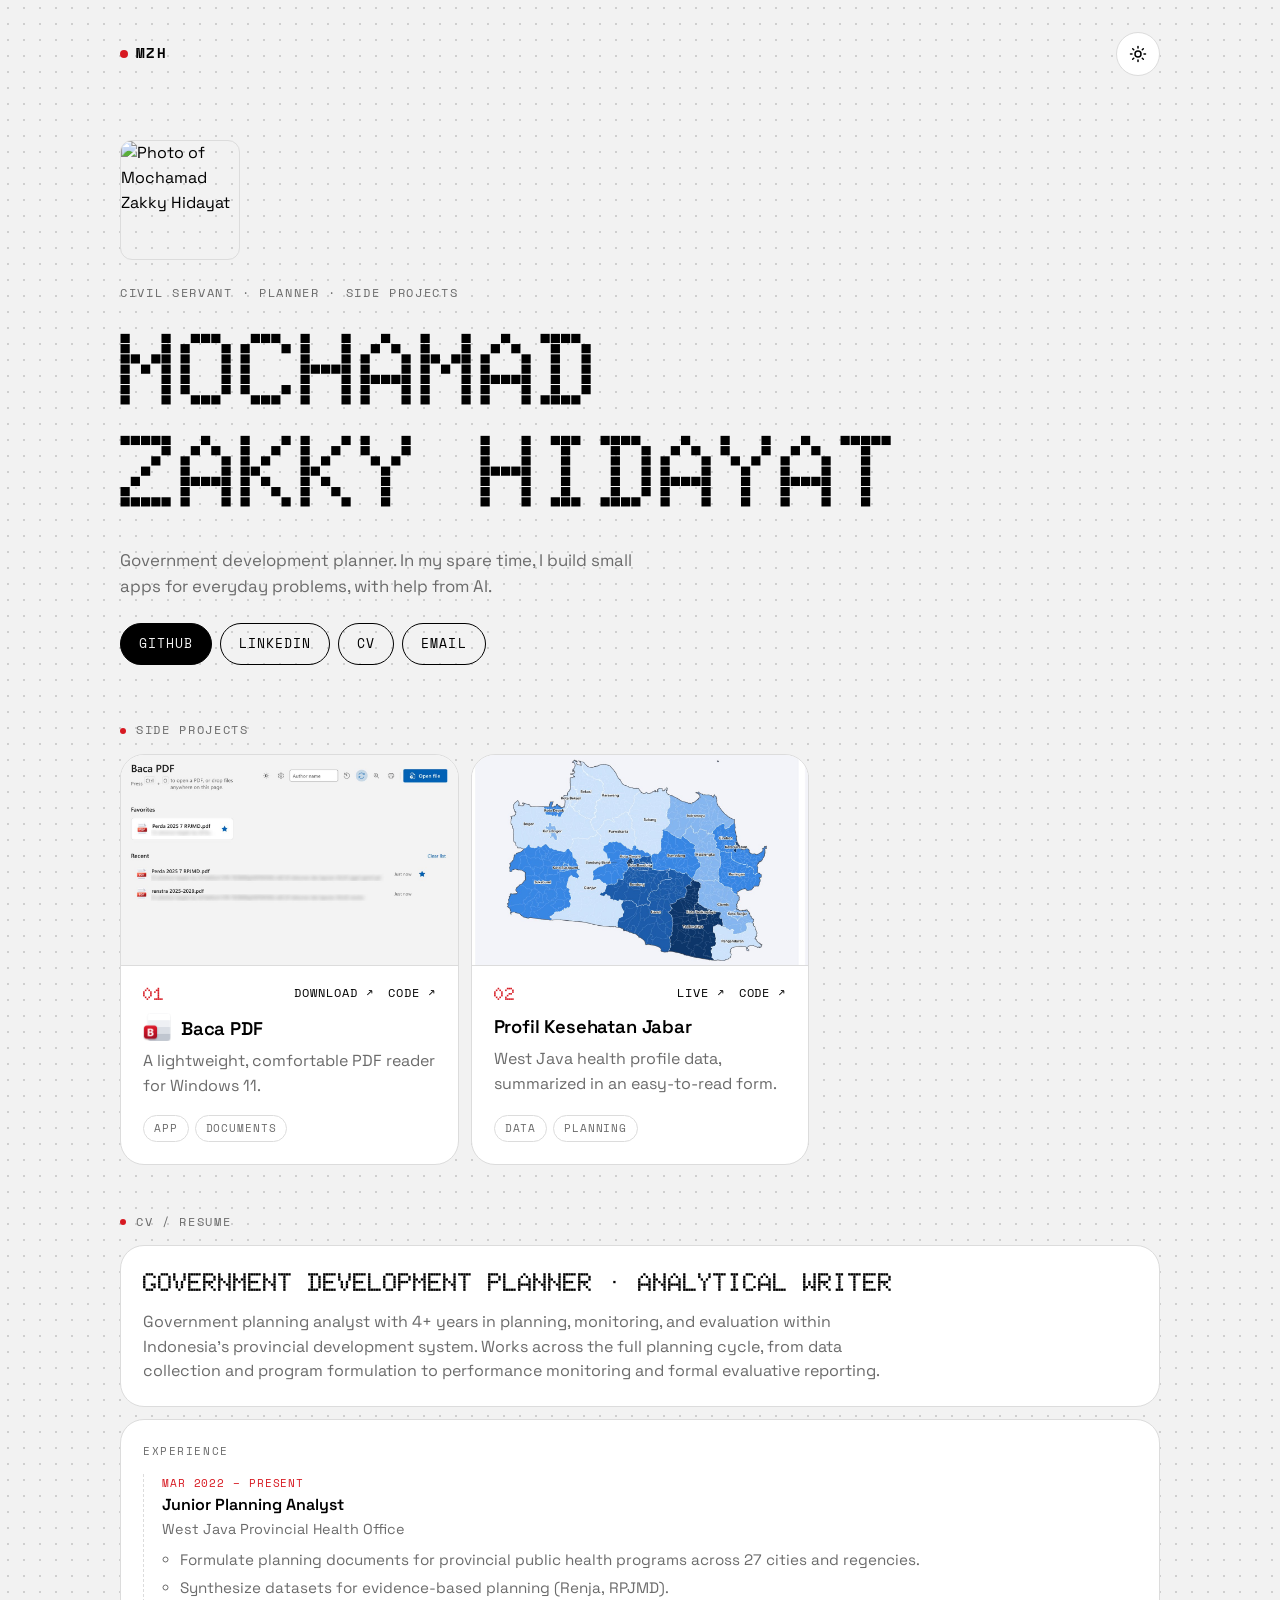
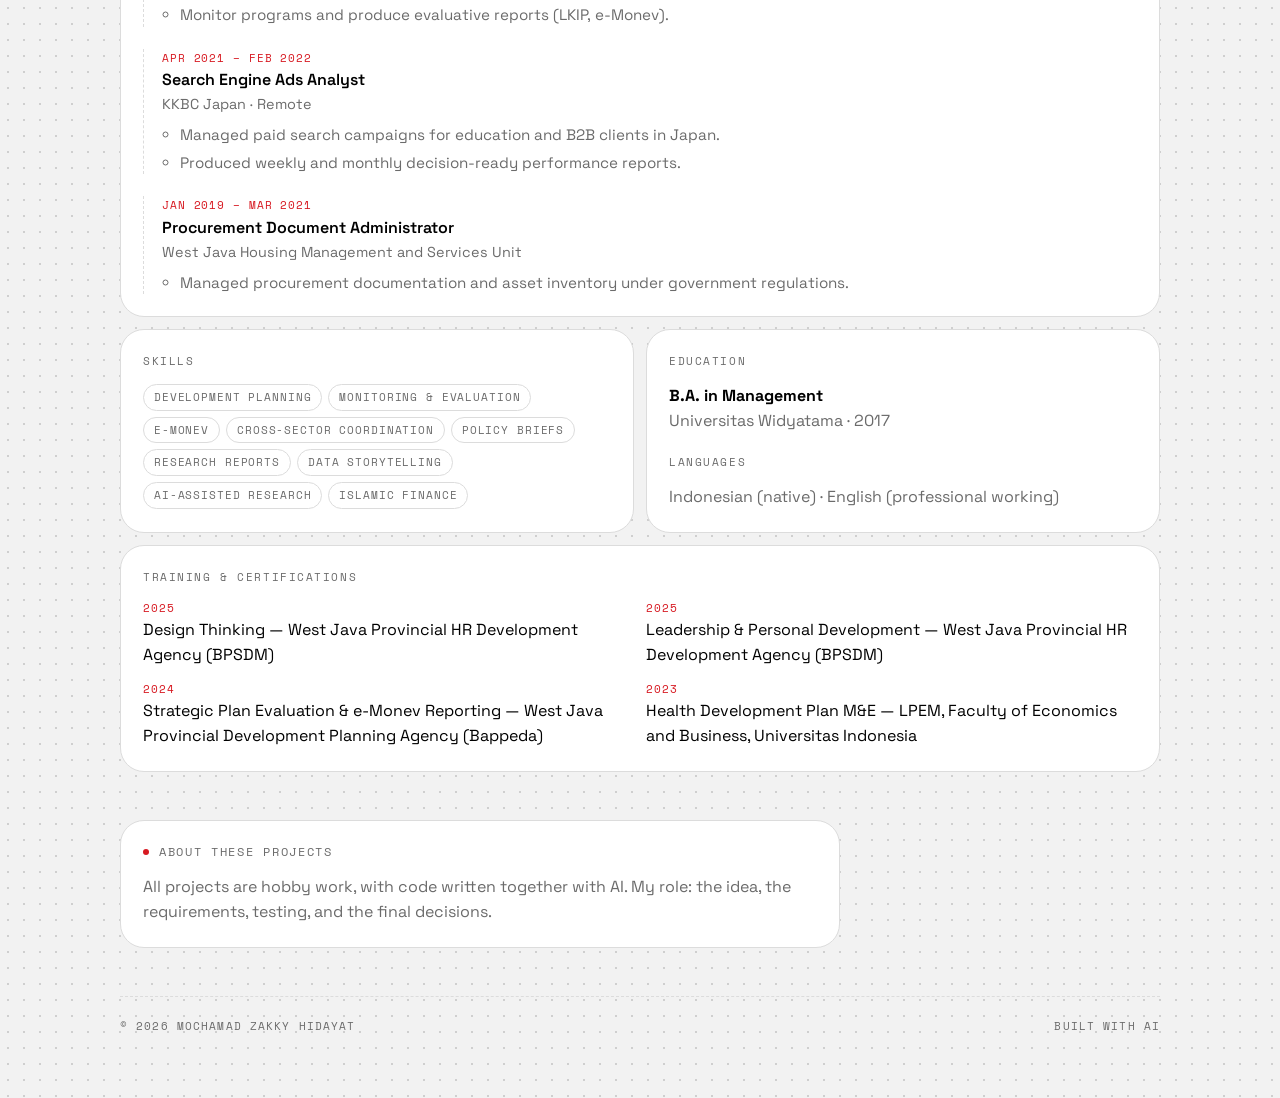
==== index.html @ 301e1c94 "Move site to repo root for GitHub Pages branch deploy Co-Authored-By: Claude Opus 5.5 <noreply@anthr" ====
<!doctype html>
<html lang="en">
<head>
  <meta charset="utf-8">
  <meta name="viewport" content="width=device-width, initial-scale=1">
  <title>Zakky Hidayat</title>
  <meta name="description" content="Side projects and notes from a government development planner.">
  <link rel="preconnect" href="https://fonts.googleapis.com">
  <link rel="preconnect" href="https://fonts.gstatic.com" crossorigin>
  <link href="https://fonts.googleapis.com/css2?family=Doto:wght@700;900&family=Space+Grotesk:wght@400;500;600&family=Space+Mono:wght@400;700&display=swap" rel="stylesheet">
  <link rel="stylesheet" href="assets/css/style.css">
  <script>
    try { const t = localStorage.getItem("theme"); if (t) document.documentElement.dataset.theme = t; } catch (e) {}
  </script>
</head>
<body>
  <div class="wrap">
    <nav class="top">
      <span class="mark"><i class="dot"></i>MZH</span>
      <button id="theme-toggle" class="icon-btn" aria-label="Toggle theme">
        <svg class="sun" viewBox="0 0 24 24" width="18" height="18" fill="none" stroke="currentColor" stroke-width="2" stroke-linecap="round"><circle cx="12" cy="12" r="4"/><path d="M12 2v2M12 20v2M4.9 4.9l1.4 1.4M17.7 17.7l1.4 1.4M2 12h2M20 12h2M4.9 19.1l1.4-1.4M17.7 6.3l1.4-1.4"/></svg>
        <svg class="moon" viewBox="0 0 24 24" width="18" height="18" fill="none" stroke="currentColor" stroke-width="2" stroke-linecap="round" stroke-linejoin="round"><path d="M21 12.8A9 9 0 1 1 11.2 3a7 7 0 0 0 9.8 9.8z"/></svg>
      </button>
    </nav>

    <header class="hero">
      <img class="avatar" src="assets/img/profile.jpg" alt="Photo of Mochamad Zakky Hidayat" width="120" height="120">
      <p class="eyebrow">Civil Servant · Planner · Side Projects</p>
      <h1>Mochamad<br>Zakky Hidayat</h1>
      <p class="lead">Government development planner. In my spare time, I build small apps for everyday problems, with help from AI.</p>
      <p class="links">
        <a href="https://github.com/zakkyhidayat">GitHub</a>
        <a href="https://www.linkedin.com/in/mochamad-zakky-hidayat-995593264/">LinkedIn</a>
        <a href="#cv">CV</a>
        <a href="mailto:zakkyhidayat@gmail.com">Email</a>
      </p>
    </header>

    <section>
      <h2>Side Projects</h2>
      <ul id="projects" class="projects"></ul>
    </section>

    <section id="cv" class="cv">
      <div class="cv-head">
        <h2>CV / Resume</h2>
      </div>

      <div class="cv-card cv-summary">
        <p class="cv-role">Government Development Planner · Analytical Writer</p>
        <p>Government planning analyst with 4+ years in planning, monitoring, and evaluation within Indonesia's provincial development system. Works across the full planning cycle, from data collection and program formulation to performance monitoring and formal evaluative reporting.</p>
      </div>

      <div class="cv-grid">
        <div class="cv-card cv-wide">
          <h4>Experience</h4>
          <ol class="timeline">
            <li>
              <span class="when">Mar 2022 – Present</span>
              <strong>Junior Planning Analyst</strong>
              <em>West Java Provincial Health Office</em>
              <ul>
                <li>Formulate planning documents for provincial public health programs across 27 cities and regencies.</li>
                <li>Synthesize datasets for evidence-based planning (Renja, RPJMD).</li>
                <li>Monitor programs and produce evaluative reports (LKIP, e-Monev).</li>
              </ul>
            </li>
            <li>
              <span class="when">Apr 2021 – Feb 2022</span>
              <strong>Search Engine Ads Analyst</strong>
              <em>KKBC Japan · Remote</em>
              <ul>
                <li>Managed paid search campaigns for education and B2B clients in Japan.</li>
                <li>Produced weekly and monthly decision-ready performance reports.</li>
              </ul>
            </li>
            <li>
              <span class="when">Jan 2019 – Mar 2021</span>
              <strong>Procurement Document Administrator</strong>
              <em>West Java Housing Management and Services Unit</em>
              <ul>
                <li>Managed procurement documentation and asset inventory under government regulations.</li>
              </ul>
            </li>
          </ol>
        </div>

        <div class="cv-card">
          <h4>Skills</h4>
          <div class="tags">
            <span>Development planning</span><span>Monitoring &amp; evaluation</span><span>e-Monev</span>
            <span>Cross-sector coordination</span><span>Policy briefs</span><span>Research reports</span>
            <span>Data storytelling</span><span>AI-assisted research</span><span>Islamic finance</span>
          </div>
        </div>

        <div class="cv-card">
          <h4>Education</h4>
          <p><strong>B.A. in Management</strong><br><span class="muted">Universitas Widyatama · 2017</span></p>
          <h4 class="mt">Languages</h4>
          <p class="muted">Indonesian (native) · English (professional working)</p>
        </div>

        <div class="cv-card cv-wide">
          <h4>Training &amp; Certifications</h4>
          <ul class="certs">
            <li><span class="when">2025</span>Design Thinking — West Java Provincial HR Development Agency (BPSDM)</li>
            <li><span class="when">2025</span>Leadership &amp; Personal Development — West Java Provincial HR Development Agency (BPSDM)</li>
            <li><span class="when">2024</span>Strategic Plan Evaluation &amp; e-Monev Reporting — West Java Provincial Development Planning Agency (Bappeda)</li>
            <li><span class="when">2023</span>Health Development Plan M&amp;E — LPEM, Faculty of Economics and Business, Universitas Indonesia</li>
          </ul>
        </div>
      </div>
    </section>

    <section class="note">
      <h2>About these projects</h2>
      <p>All projects are hobby work, with code written together with AI. My role: the idea, the requirements, testing, and the final decisions.</p>
    </section>

    <footer><span>© <span id="year"></span> Mochamad Zakky Hidayat</span><span>Built with AI</span></footer>
  </div>
  <script src="assets/js/projects.js"></script>
  <script src="assets/js/main.js"></script>
</body>
</html>
---- assets/css/style.css ----
/* Gaya terinspirasi Nothing OS: monokrom, dot-matrix, aksen merah, label mono. */
:root {
  --bg: #f2f2f2;
  --surface: #ffffff;
  --text: #000000;
  --muted: #6b6b6b;
  --border: #dcdcdc;
  --dot: #cfcfcf;
  --red: #d71921;
  color-scheme: light;
}
@media (prefers-color-scheme: dark) {
  :root:not([data-theme="light"]) {
    --bg: #000000; --surface: #111111; --text: #ffffff; --muted: #8a8a8a;
    --border: #262626; --dot: #222222; --red: #ff2d36; color-scheme: dark;
  }
}
:root[data-theme="dark"] {
  --bg: #000000; --surface: #111111; --text: #ffffff; --muted: #8a8a8a;
  --border: #262626; --dot: #222222; --red: #ff2d36; color-scheme: dark;
}

* { box-sizing: border-box; margin: 0; }
body {
  background-color: var(--bg);
  background-image: radial-gradient(var(--dot) 1px, transparent 1.2px);
  background-size: 16px 16px;
  color: var(--text);
  font-family: "Space Grotesk", system-ui, sans-serif;
  line-height: 1.55;
  -webkit-font-smoothing: antialiased;
}
a { color: inherit; text-decoration: none; }

.mono, .eyebrow, h2, .tags span, .project-links, .idx, footer, .links, .mark {
  font-family: "Space Mono", ui-monospace, monospace;
}

.wrap { max-width: 1120px; margin: 0 auto; padding: 24px 16px 48px; }
@media (min-width: 768px) { .wrap { padding: 32px 40px 64px; } }

.top { display: flex; justify-content: space-between; align-items: center; margin-bottom: 64px; }
.mark { display: flex; align-items: center; gap: 8px; font-weight: 700; font-size: .85rem; letter-spacing: .1em; }
.dot { width: 8px; height: 8px; border-radius: 50%; background: var(--red); display: inline-block; }
.icon-btn {
  display: grid; place-items: center; width: 44px; height: 44px;
  border: 1px solid var(--border); border-radius: 50%;
  background: var(--surface); color: var(--text); cursor: pointer;
}
.icon-btn:focus-visible, a:focus-visible { outline: 2px solid var(--red); outline-offset: 2px; }
.moon { display: none; }
:root[data-theme="dark"] .sun { display: none; }
:root[data-theme="dark"] .moon { display: block; }
@media (prefers-color-scheme: dark) {
  :root:not([data-theme="light"]) .sun { display: none; }
  :root:not([data-theme="light"]) .moon { display: block; }
}

.hero { margin-bottom: 56px; }
/* Ganti border-radius ke 50% untuk foto bulat */
.avatar { display: block; width: 120px; height: 120px; object-fit: cover; border: 1px solid var(--border); border-radius: 12px; margin-bottom: 24px; }
.eyebrow { font-size: .75rem; letter-spacing: .14em; text-transform: uppercase; color: var(--muted); margin-bottom: 16px; }
h1 {
  font-family: "Doto", "Space Mono", monospace;
  font-weight: 900; font-size: clamp(2.4rem, 8vw, 6.5rem);
  line-height: 1; letter-spacing: -.01em; text-transform: uppercase;
}
.lead { margin-top: 24px; font-size: 1.05rem; color: var(--muted); max-width: 48ch; }
.links { margin-top: 24px; display: flex; gap: 8px; flex-wrap: wrap; font-size: .8rem; text-transform: uppercase; letter-spacing: .08em; }
.links a {
  padding: 10px 18px; border-radius: 999px;
  border: 1px solid var(--text); transition: background .15s, color .15s;
}
.links a:first-child { background: var(--text); color: var(--bg); }
.links a:hover { background: var(--red); border-color: var(--red); color: #fff; }

section { margin-bottom: 48px; }
h2 {
  font-size: .75rem; font-weight: 400; text-transform: uppercase;
  letter-spacing: .14em; color: var(--muted); margin-bottom: 14px;
  display: flex; align-items: center; gap: 10px;
}
h2::before { content: ""; width: 6px; height: 6px; border-radius: 50%; background: var(--red); }

.projects {
  list-style: none; padding: 0; display: grid; gap: 12px;
  grid-template-columns: repeat(auto-fill, minmax(min(100%, 320px), 1fr));
}
.project {
  display: flex; flex-direction: column; overflow: hidden;
  background: var(--surface); border: 1px solid var(--border); border-radius: 24px;
}
.media { aspect-ratio: 16 / 10; border-bottom: 1px solid var(--border); }
.media img { width: 100%; height: 100%; object-fit: cover; display: block; }
.placeholder {
  height: 100%; display: grid; place-content: center; justify-items: center; gap: 6px;
  background-color: var(--bg);
  background-image: radial-gradient(var(--dot) 1.5px, transparent 1.7px);
  background-size: 10px 10px;
}
.placeholder span { font-family: "Doto", monospace; font-weight: 900; font-size: 3.5rem; line-height: 1; }
.placeholder small { font-family: "Space Mono", monospace; font-size: .65rem; letter-spacing: .14em; color: var(--muted); }
.body { padding: 18px 22px 22px; display: flex; flex-direction: column; flex: 1; }
.idx { font-family: "Doto", monospace; font-weight: 900; font-size: 1.1rem; color: var(--red); line-height: 1; }
.project-head { display: flex; justify-content: space-between; align-items: center; gap: 12px; margin-bottom: 10px; }
h3 { font-size: 1.15rem; font-weight: 600; letter-spacing: -.01em; }
.project-links { display: flex; gap: 14px; font-size: .75rem; letter-spacing: .08em; }
.project-links a:hover { color: var(--red); }
.app-icon { width: 28px; height: 28px; vertical-align: -6px; margin-right: 10px; }
.project p { margin-top: 6px; color: var(--muted); }
.tags { margin-top: auto; padding-top: 16px; display: flex; flex-wrap: wrap; gap: 6px; }
.tags span {
  font-size: .68rem; text-transform: uppercase; letter-spacing: .08em;
  padding: 4px 10px; border-radius: 999px; border: 1px solid var(--border); color: var(--muted);
}

.note {
  max-width: 720px;
  background: var(--surface); border: 1px solid var(--border);
  border-radius: 24px; padding: 22px;
}
.note p { color: var(--muted); }

footer {
  display: flex; justify-content: space-between; flex-wrap: wrap; gap: 8px;
  padding-top: 20px; border-top: 1px dashed var(--border);
  font-size: .7rem; text-transform: uppercase; letter-spacing: .1em; color: var(--muted);
}

/* CV */
.cv-head { display: flex; justify-content: space-between; align-items: center; gap: 12px; flex-wrap: wrap; margin-bottom: 14px; }
.cv-head h2 { margin-bottom: 0; }
.cv-card { background: var(--surface); border: 1px solid var(--border); border-radius: 24px; padding: 22px; }
.cv-summary { margin-bottom: 12px; }
.cv-summary p:last-child { color: var(--muted); max-width: 75ch; }
.cv-role { font-family: "Doto", monospace; font-weight: 900; font-size: clamp(1.2rem, 3vw, 1.6rem); text-transform: uppercase; line-height: 1.15; margin-bottom: 12px; }
.cv-grid { display: grid; gap: 12px; }
@media (min-width: 768px) {
  .cv-grid { grid-template-columns: 1fr 1fr; }
  .cv-wide { grid-column: 1 / -1; }
}
h4 {
  font-family: "Space Mono", monospace; font-size: .7rem; font-weight: 400;
  text-transform: uppercase; letter-spacing: .14em; color: var(--muted); margin-bottom: 14px;
}
h4.mt { margin-top: 20px; }
.muted { color: var(--muted); }
.when {
  display: block; font-family: "Space Mono", monospace; font-size: .7rem;
  letter-spacing: .08em; text-transform: uppercase; color: var(--red); margin-bottom: 2px;
}
.timeline { list-style: none; padding: 0; display: grid; gap: 22px; }
.timeline > li { padding-left: 18px; border-left: 1px dashed var(--border); }
.timeline strong { display: block; font-weight: 600; }
.timeline em { display: block; font-style: normal; color: var(--muted); font-size: .9rem; }
.timeline ul { margin-top: 8px; padding-left: 18px; color: var(--muted); font-size: .95rem; }
.timeline ul li + li { margin-top: 4px; }
.cv-card .tags { padding-top: 0; }
.certs { list-style: none; padding: 0; display: grid; gap: 12px; }
@media (min-width: 768px) { .certs { grid-template-columns: 1fr 1fr; } }
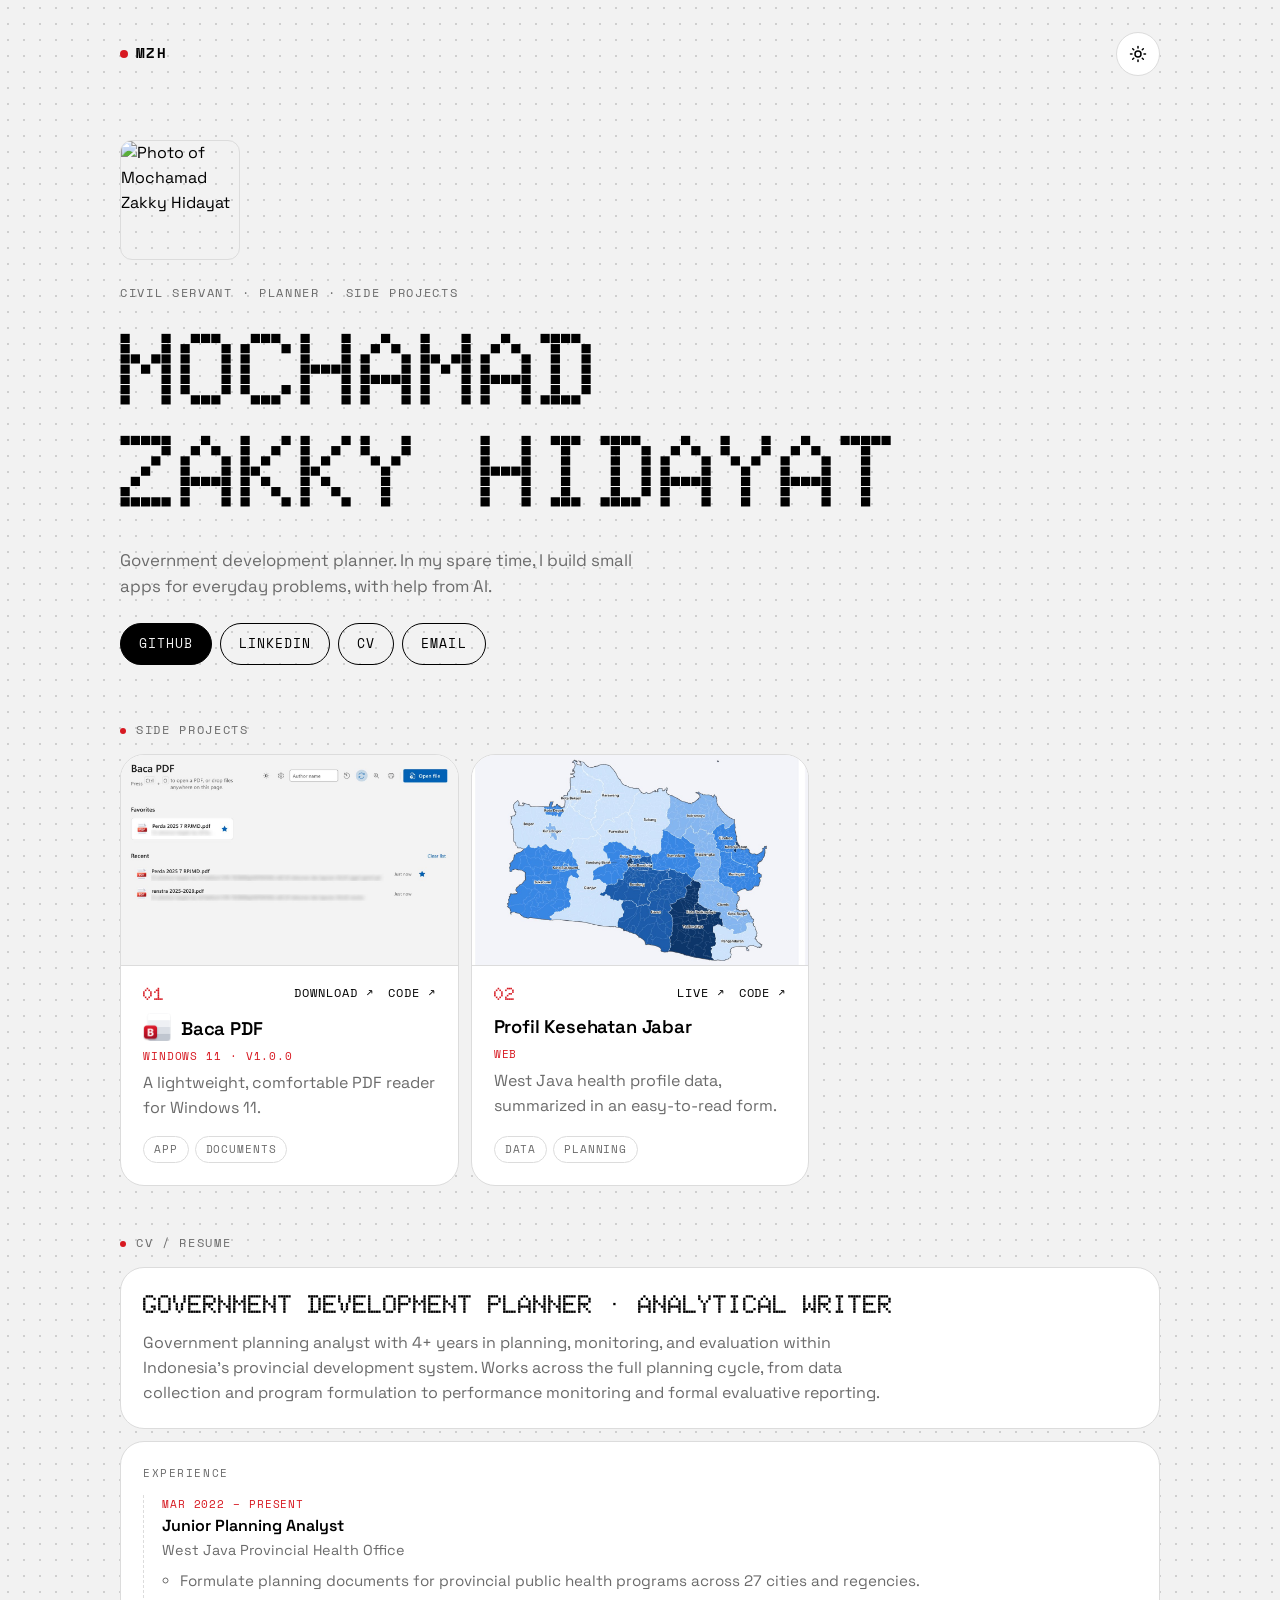
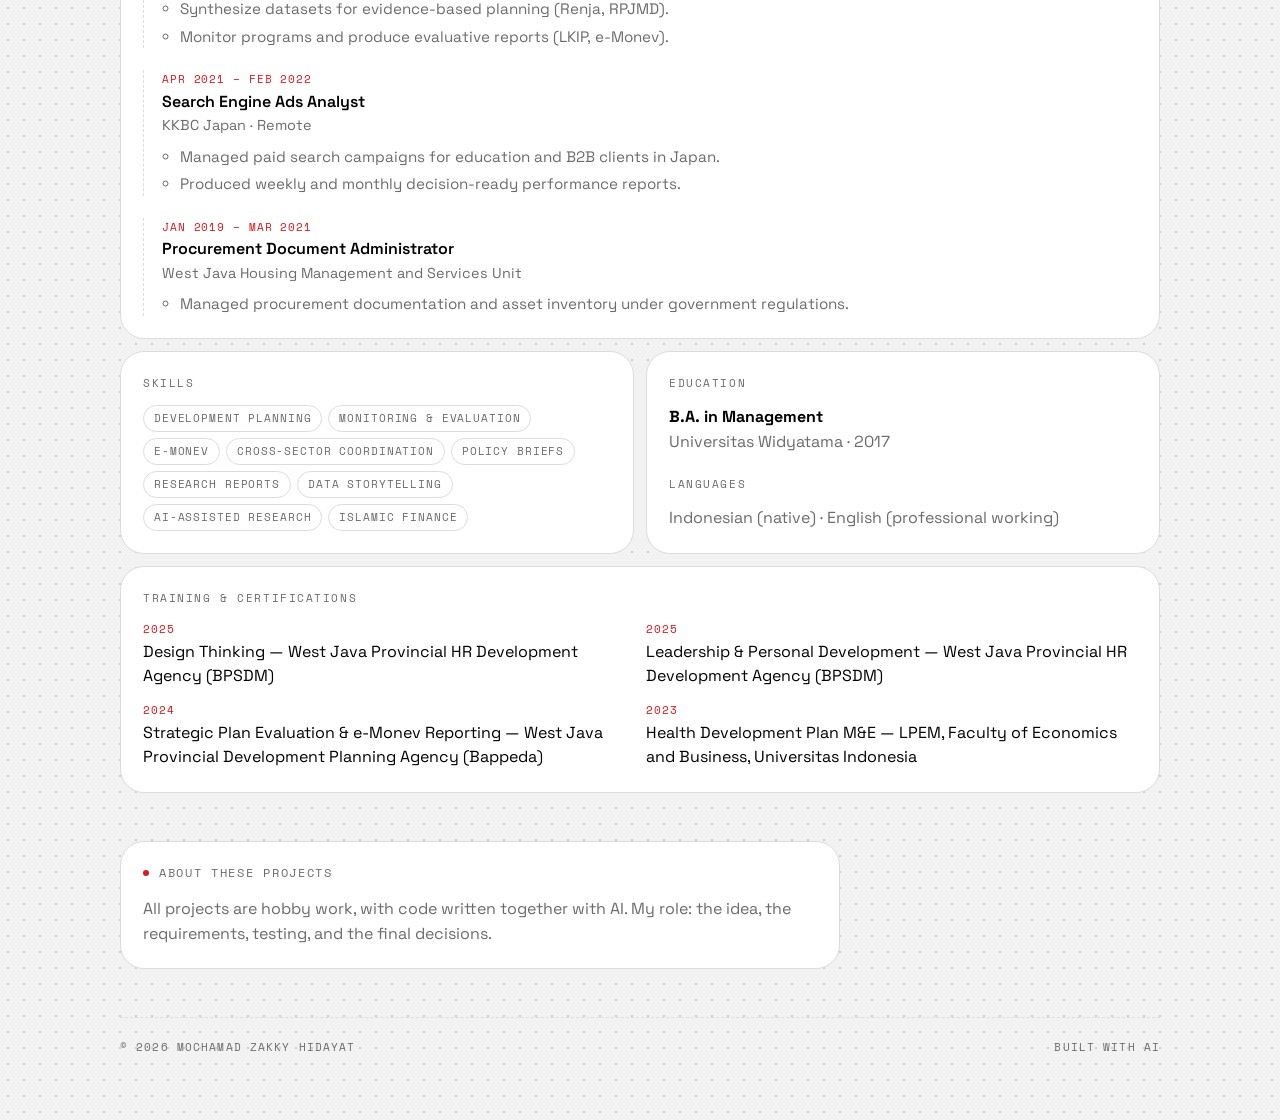
==== commit f84d846a: "Add Open Graph tags, favicon, platform/version meta, and optional why/Now fields Co-Authored-By: Cla" ====
--- a/index.html
+++ b/index.html
@@ -4,7 +4,16 @@
   <meta charset="utf-8">
   <meta name="viewport" content="width=device-width, initial-scale=1">
   <title>Zakky Hidayat</title>
-  <meta name="description" content="Side projects and notes from a government development planner.">
+  <meta name="description" content="Side projects and resume of a government development planner.">
+  <link rel="icon" href="assets/img/favicon.svg" type="image/svg+xml">
+  <meta property="og:type" content="website">
+  <meta property="og:url" content="https://zakkyhidayat.github.io/">
+  <meta property="og:title" content="Mochamad Zakky Hidayat">
+  <meta property="og:description" content="Side projects and resume of a government development planner.">
+  <meta property="og:image" content="https://zakkyhidayat.github.io/assets/img/og.jpg">
+  <meta property="og:image:width" content="1200">
+  <meta property="og:image:height" content="630">
+  <meta name="twitter:card" content="summary_large_image">
   <link rel="preconnect" href="https://fonts.googleapis.com">
   <link rel="preconnect" href="https://fonts.gstatic.com" crossorigin>
   <link href="https://fonts.googleapis.com/css2?family=Doto:wght@700;900&family=Space+Grotesk:wght@400;500;600&family=Space+Mono:wght@400;700&display=swap" rel="stylesheet">
@@ -35,6 +44,11 @@
         <a href="mailto:zakkyhidayat@gmail.com">Email</a>
       </p>
     </header>
+
+    <section id="now" class="note now" hidden>
+      <h2>Now</h2>
+      <ul id="now-list" class="now-list"></ul>
+    </section>
 
     <section>
       <h2>Side Projects</h2>
--- a/assets/css/style.css
+++ b/assets/css/style.css
@@ -108,6 +108,9 @@
 .project-links a:hover { color: var(--red); }
 .app-icon { width: 28px; height: 28px; vertical-align: -6px; margin-right: 10px; }
 .project p { margin-top: 6px; color: var(--muted); }
+.project .meta { font-family: "Space Mono", monospace; font-size: .7rem; text-transform: uppercase; letter-spacing: .08em; color: var(--red); margin-top: 4px; }
+.project .meta:empty { display: none; }
+.project .why { font-style: italic; }
 .tags { margin-top: auto; padding-top: 16px; display: flex; flex-wrap: wrap; gap: 6px; }
 .tags span {
   font-size: .68rem; text-transform: uppercase; letter-spacing: .08em;
@@ -120,6 +123,8 @@
   border-radius: 24px; padding: 22px;
 }
 .note p { color: var(--muted); }
+.now-list { color: var(--muted); padding-left: 18px; }
+.now-list li + li { margin-top: 4px; }
 
 footer {
   display: flex; justify-content: space-between; flex-wrap: wrap; gap: 8px;
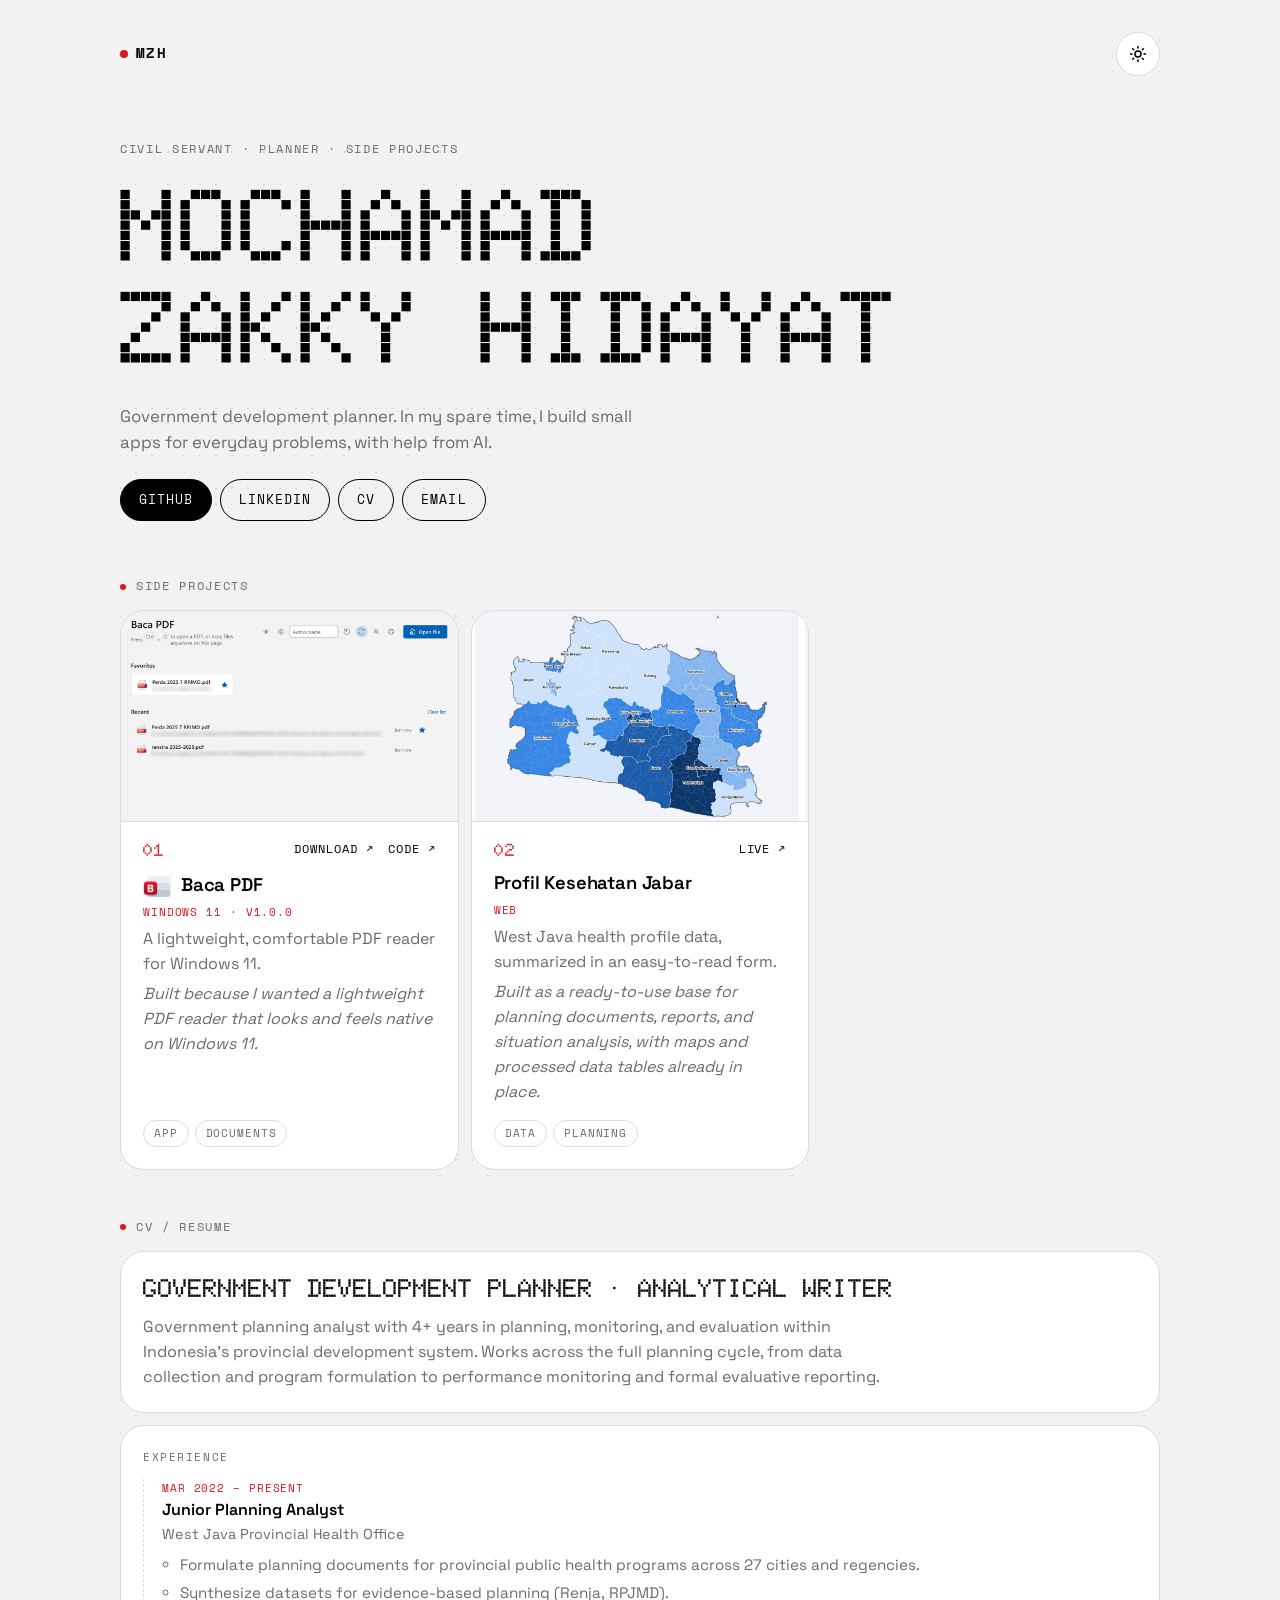
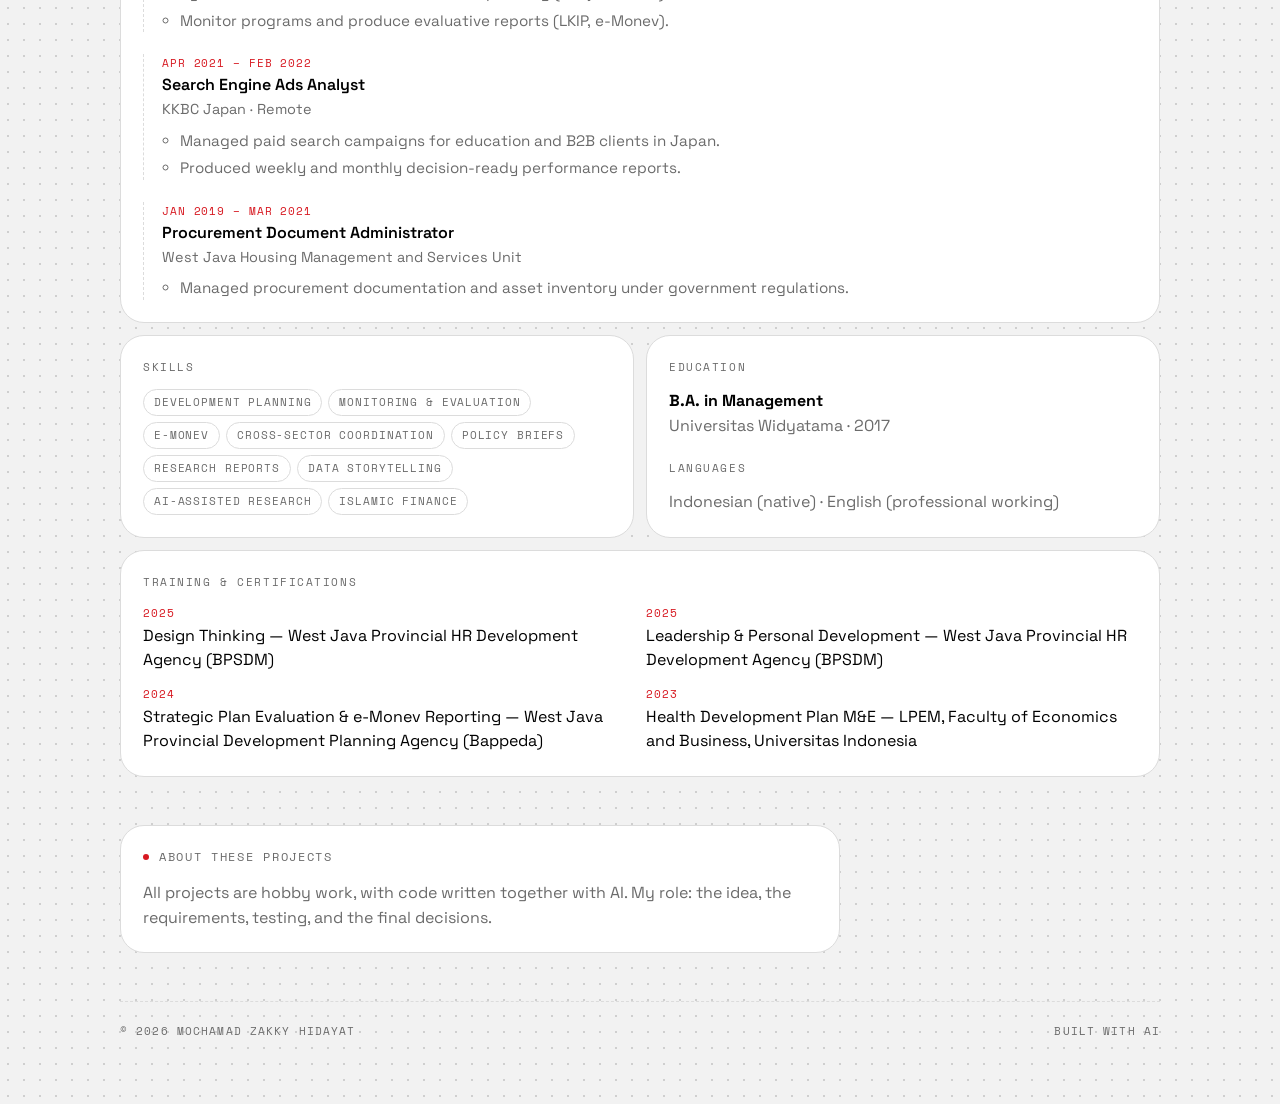
==== commit 63d4f6b5: "Remove profile photo from site and link preview image Co-Authored-By: Claude Opus 5.5 <noreply@anthr" ====
--- a/index.html
+++ b/index.html
@@ -33,7 +33,6 @@
     </nav>
 
     <header class="hero">
-      <img class="avatar" src="assets/img/profile.jpg" alt="Photo of Mochamad Zakky Hidayat" width="120" height="120">
       <p class="eyebrow">Civil Servant · Planner · Side Projects</p>
       <h1>Mochamad<br>Zakky Hidayat</h1>
       <p class="lead">Government development planner. In my spare time, I build small apps for everyday problems, with help from AI.</p>
--- a/assets/css/style.css
+++ b/assets/css/style.css
@@ -57,8 +57,6 @@
 }
 
 .hero { margin-bottom: 56px; }
-/* Ganti border-radius ke 50% untuk foto bulat */
-.avatar { display: block; width: 120px; height: 120px; object-fit: cover; border: 1px solid var(--border); border-radius: 12px; margin-bottom: 24px; }
 .eyebrow { font-size: .75rem; letter-spacing: .14em; text-transform: uppercase; color: var(--muted); margin-bottom: 16px; }
 h1 {
   font-family: "Doto", "Space Mono", monospace;
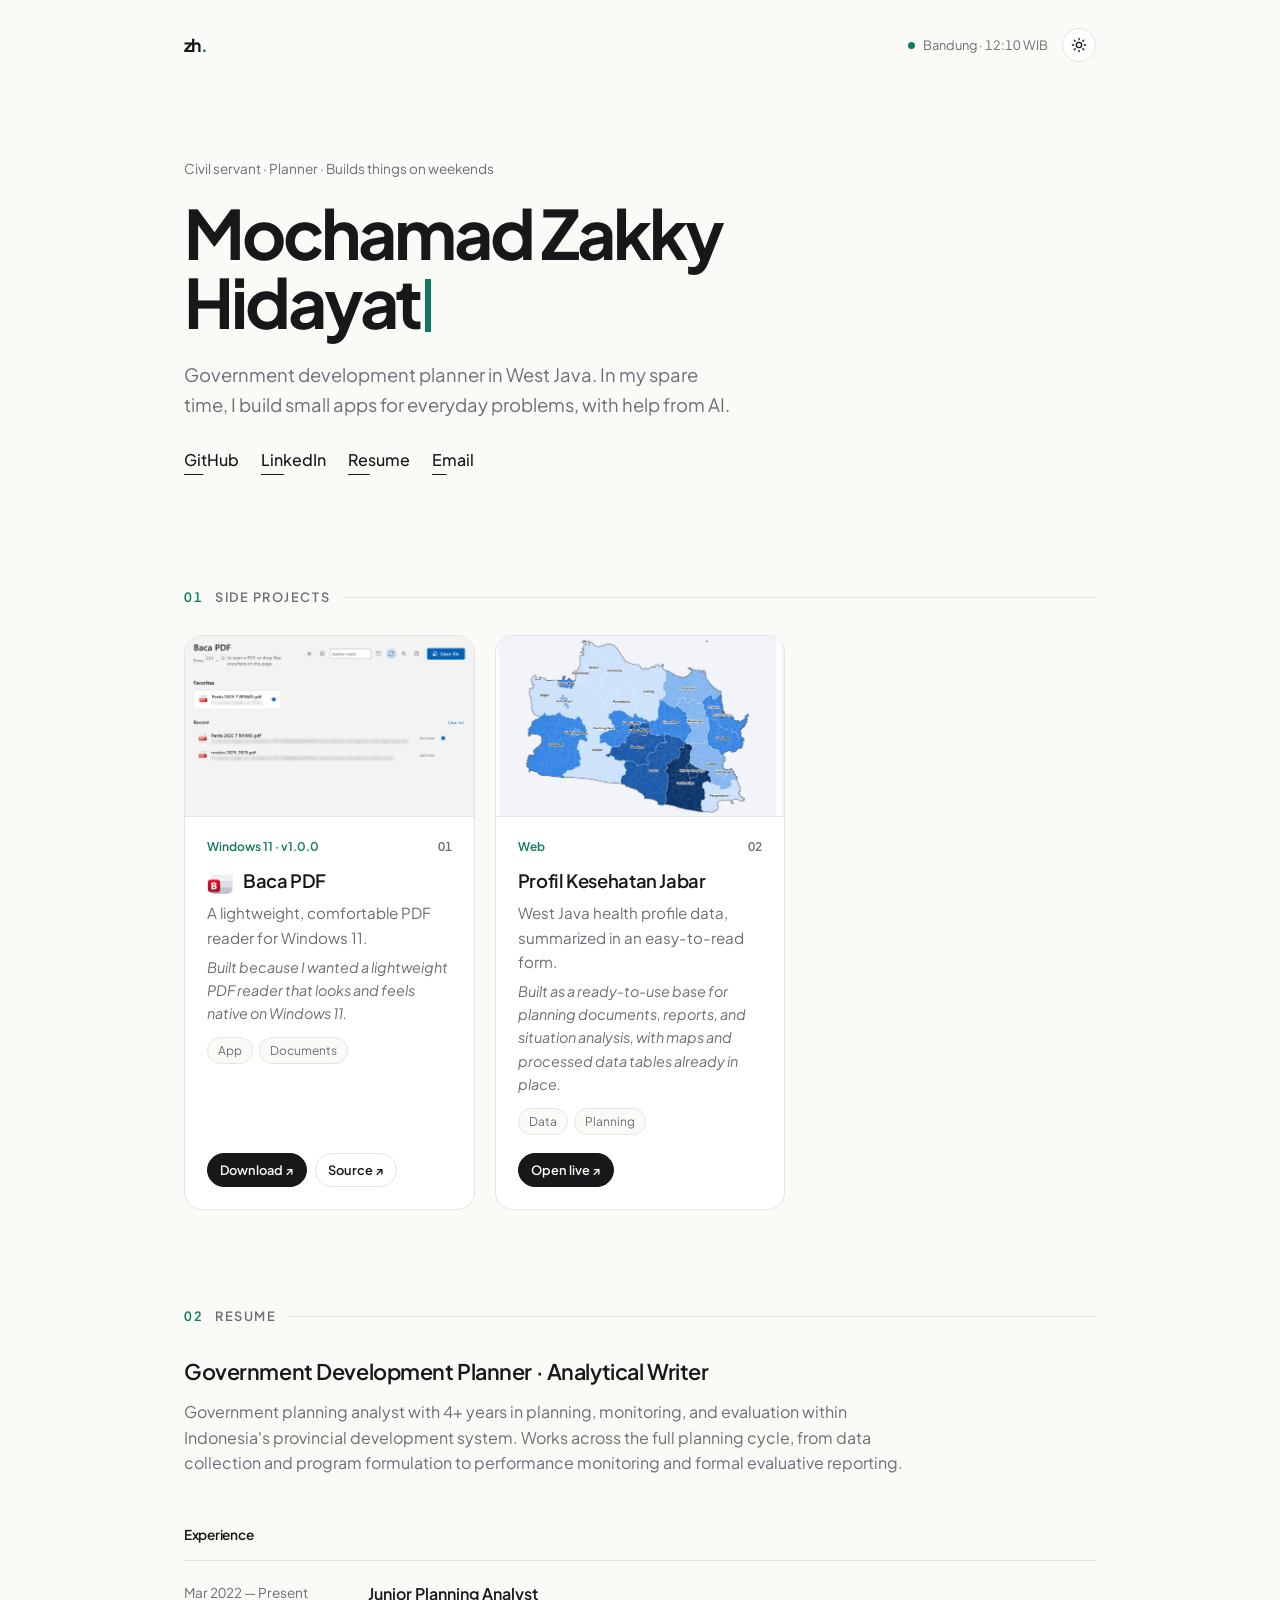
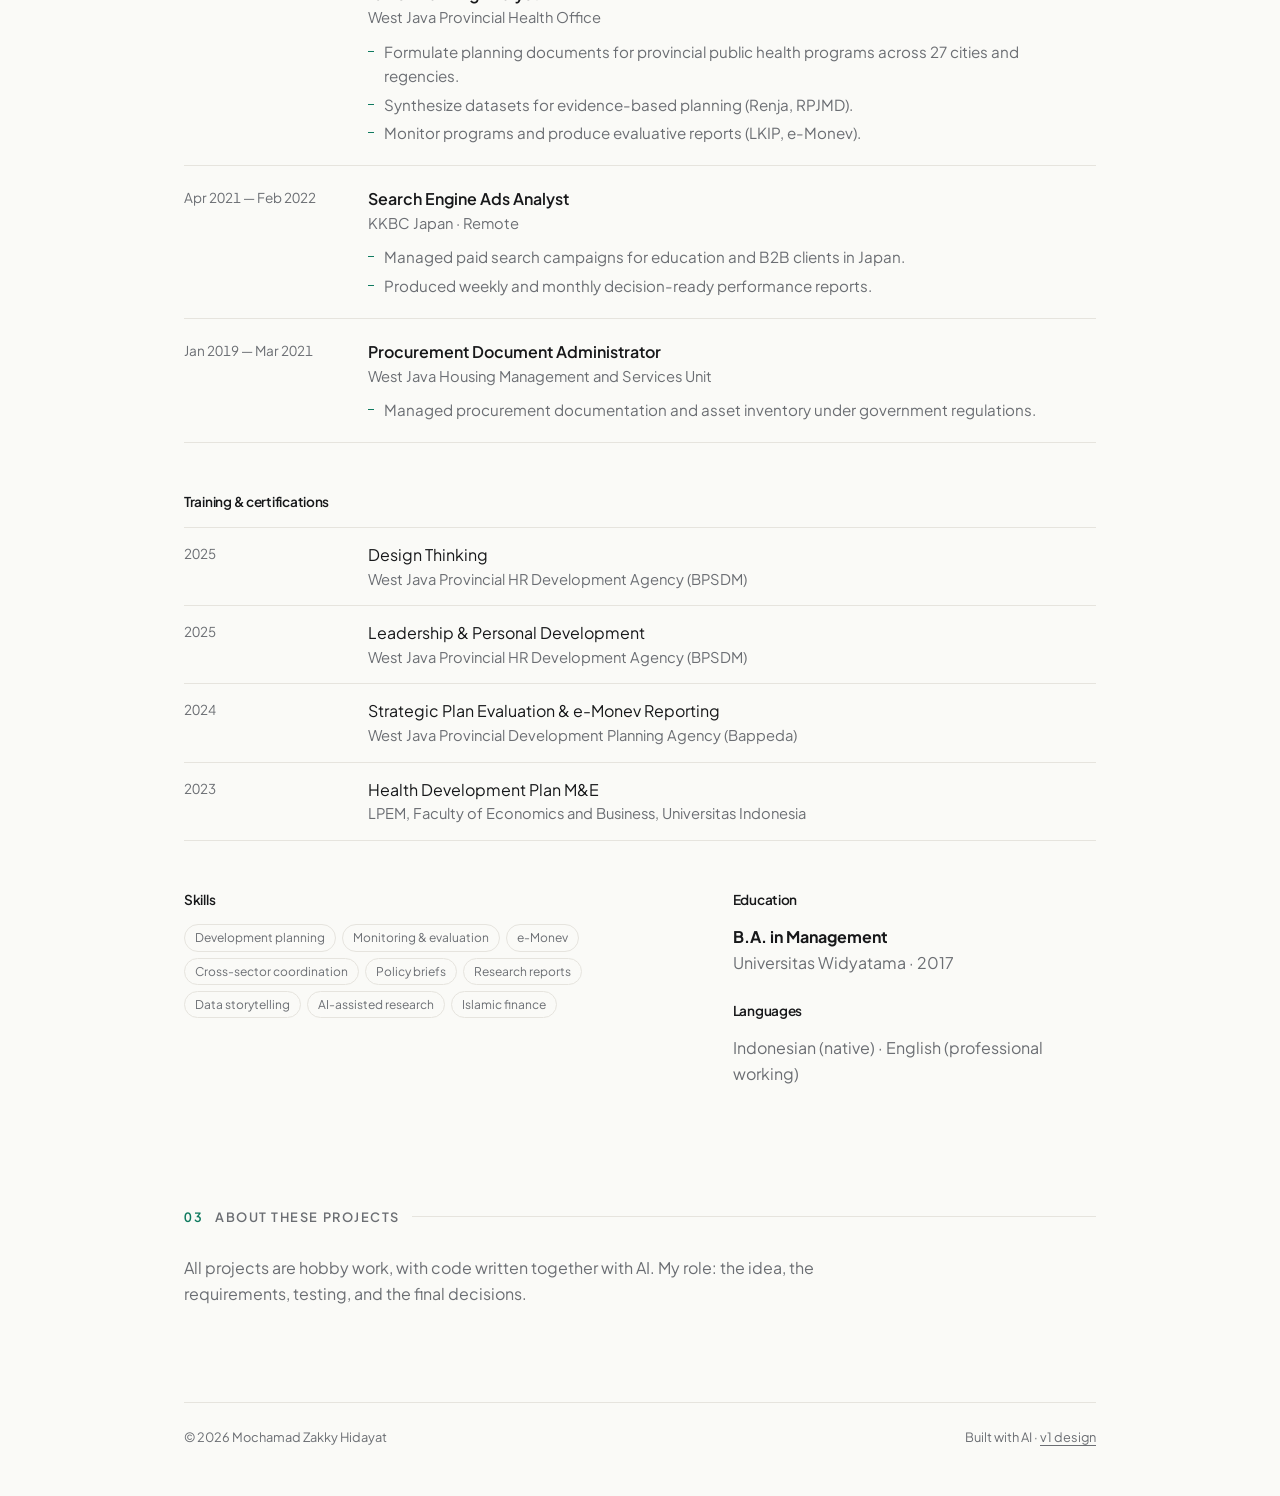
==== commit 56aeb0cf: "Redesign with Plus Jakarta Sans; archive v1 design; add Quran M3E project Co-Authored-By: Claude Opu" ====
--- a/index.html
+++ b/index.html
@@ -16,7 +16,7 @@
   <meta name="twitter:card" content="summary_large_image">
   <link rel="preconnect" href="https://fonts.googleapis.com">
   <link rel="preconnect" href="https://fonts.gstatic.com" crossorigin>
-  <link href="https://fonts.googleapis.com/css2?family=Doto:wght@700;900&family=Space+Grotesk:wght@400;500;600&family=Space+Mono:wght@400;700&display=swap" rel="stylesheet">
+  <link href="https://fonts.googleapis.com/css2?family=Plus+Jakarta+Sans:ital,wght@0,400;0,500;0,600;0,700;1,400&display=swap" rel="stylesheet">
   <link rel="stylesheet" href="assets/css/style.css">
   <script>
     try { const t = localStorage.getItem("theme"); if (t) document.documentElement.dataset.theme = t; } catch (e) {}
@@ -25,113 +25,115 @@
 <body>
   <div class="wrap">
     <nav class="top">
-      <span class="mark"><i class="dot"></i>MZH</span>
-      <button id="theme-toggle" class="icon-btn" aria-label="Toggle theme">
-        <svg class="sun" viewBox="0 0 24 24" width="18" height="18" fill="none" stroke="currentColor" stroke-width="2" stroke-linecap="round"><circle cx="12" cy="12" r="4"/><path d="M12 2v2M12 20v2M4.9 4.9l1.4 1.4M17.7 17.7l1.4 1.4M2 12h2M20 12h2M4.9 19.1l1.4-1.4M17.7 6.3l1.4-1.4"/></svg>
-        <svg class="moon" viewBox="0 0 24 24" width="18" height="18" fill="none" stroke="currentColor" stroke-width="2" stroke-linecap="round" stroke-linejoin="round"><path d="M21 12.8A9 9 0 1 1 11.2 3a7 7 0 0 0 9.8 9.8z"/></svg>
-      </button>
+      <a class="mark" href="#top" aria-label="Home">zh<span>.</span></a>
+      <div class="top-right">
+        <span class="clock" title="Local time in Bandung"><i class="pulse"></i><span id="clock">Bandung</span></span>
+        <button id="theme-toggle" class="icon-btn" aria-label="Toggle theme">
+          <svg class="sun" viewBox="0 0 24 24" width="16" height="16" fill="none" stroke="currentColor" stroke-width="2" stroke-linecap="round"><circle cx="12" cy="12" r="4"/><path d="M12 2v2M12 20v2M4.9 4.9l1.4 1.4M17.7 17.7l1.4 1.4M2 12h2M20 12h2M4.9 19.1l1.4-1.4M17.7 6.3l1.4-1.4"/></svg>
+          <svg class="moon" viewBox="0 0 24 24" width="16" height="16" fill="none" stroke="currentColor" stroke-width="2" stroke-linecap="round" stroke-linejoin="round"><path d="M21 12.8A9 9 0 1 1 11.2 3a7 7 0 0 0 9.8 9.8z"/></svg>
+        </button>
+      </div>
     </nav>
 
-    <header class="hero">
-      <p class="eyebrow">Civil Servant · Planner · Side Projects</p>
-      <h1>Mochamad<br>Zakky Hidayat</h1>
-      <p class="lead">Government development planner. In my spare time, I build small apps for everyday problems, with help from AI.</p>
+    <header class="hero" id="top">
+      <p class="eyebrow">Civil servant · Planner · Builds things on weekends</p>
+      <h1>Mochamad Zakky Hidayat<span class="caret" aria-hidden="true"></span></h1>
+      <p class="lead">Government development planner in West Java. In my spare time, I build small apps for everyday problems, with help from AI.</p>
       <p class="links">
         <a href="https://github.com/zakkyhidayat">GitHub</a>
         <a href="https://www.linkedin.com/in/mochamad-zakky-hidayat-995593264/">LinkedIn</a>
-        <a href="#cv">CV</a>
+        <a href="#cv">Resume</a>
         <a href="mailto:zakkyhidayat@gmail.com">Email</a>
       </p>
     </header>
 
-    <section id="now" class="note now" hidden>
-      <h2>Now</h2>
+    <section id="now" class="block" hidden>
+      <h2 class="label"><span>00</span>Now</h2>
       <ul id="now-list" class="now-list"></ul>
     </section>
 
-    <section>
-      <h2>Side Projects</h2>
+    <section class="block" id="projects-section">
+      <h2 class="label"><span>01</span>Side projects</h2>
       <ul id="projects" class="projects"></ul>
     </section>
 
-    <section id="cv" class="cv">
-      <div class="cv-head">
-        <h2>CV / Resume</h2>
-      </div>
+    <section id="cv" class="block">
+      <h2 class="label"><span>02</span>Resume</h2>
 
-      <div class="cv-card cv-summary">
+      <div class="cv-summary">
         <p class="cv-role">Government Development Planner · Analytical Writer</p>
         <p>Government planning analyst with 4+ years in planning, monitoring, and evaluation within Indonesia's provincial development system. Works across the full planning cycle, from data collection and program formulation to performance monitoring and formal evaluative reporting.</p>
       </div>
 
+      <h3 class="sub">Experience</h3>
+      <ol class="rows">
+        <li>
+          <span class="when">Mar 2022 — Present</span>
+          <div>
+            <strong>Junior Planning Analyst</strong>
+            <em>West Java Provincial Health Office</em>
+            <ul>
+              <li>Formulate planning documents for provincial public health programs across 27 cities and regencies.</li>
+              <li>Synthesize datasets for evidence-based planning (Renja, RPJMD).</li>
+              <li>Monitor programs and produce evaluative reports (LKIP, e-Monev).</li>
+            </ul>
+          </div>
+        </li>
+        <li>
+          <span class="when">Apr 2021 — Feb 2022</span>
+          <div>
+            <strong>Search Engine Ads Analyst</strong>
+            <em>KKBC Japan · Remote</em>
+            <ul>
+              <li>Managed paid search campaigns for education and B2B clients in Japan.</li>
+              <li>Produced weekly and monthly decision-ready performance reports.</li>
+            </ul>
+          </div>
+        </li>
+        <li>
+          <span class="when">Jan 2019 — Mar 2021</span>
+          <div>
+            <strong>Procurement Document Administrator</strong>
+            <em>West Java Housing Management and Services Unit</em>
+            <ul>
+              <li>Managed procurement documentation and asset inventory under government regulations.</li>
+            </ul>
+          </div>
+        </li>
+      </ol>
+
+      <h3 class="sub">Training &amp; certifications</h3>
+      <ol class="rows compact">
+        <li><span class="when">2025</span><div>Design Thinking <em>West Java Provincial HR Development Agency (BPSDM)</em></div></li>
+        <li><span class="when">2025</span><div>Leadership &amp; Personal Development <em>West Java Provincial HR Development Agency (BPSDM)</em></div></li>
+        <li><span class="when">2024</span><div>Strategic Plan Evaluation &amp; e-Monev Reporting <em>West Java Provincial Development Planning Agency (Bappeda)</em></div></li>
+        <li><span class="when">2023</span><div>Health Development Plan M&amp;E <em>LPEM, Faculty of Economics and Business, Universitas Indonesia</em></div></li>
+      </ol>
+
       <div class="cv-grid">
-        <div class="cv-card cv-wide">
-          <h4>Experience</h4>
-          <ol class="timeline">
-            <li>
-              <span class="when">Mar 2022 – Present</span>
-              <strong>Junior Planning Analyst</strong>
-              <em>West Java Provincial Health Office</em>
-              <ul>
-                <li>Formulate planning documents for provincial public health programs across 27 cities and regencies.</li>
-                <li>Synthesize datasets for evidence-based planning (Renja, RPJMD).</li>
-                <li>Monitor programs and produce evaluative reports (LKIP, e-Monev).</li>
-              </ul>
-            </li>
-            <li>
-              <span class="when">Apr 2021 – Feb 2022</span>
-              <strong>Search Engine Ads Analyst</strong>
-              <em>KKBC Japan · Remote</em>
-              <ul>
-                <li>Managed paid search campaigns for education and B2B clients in Japan.</li>
-                <li>Produced weekly and monthly decision-ready performance reports.</li>
-              </ul>
-            </li>
-            <li>
-              <span class="when">Jan 2019 – Mar 2021</span>
-              <strong>Procurement Document Administrator</strong>
-              <em>West Java Housing Management and Services Unit</em>
-              <ul>
-                <li>Managed procurement documentation and asset inventory under government regulations.</li>
-              </ul>
-            </li>
-          </ol>
-        </div>
-
-        <div class="cv-card">
-          <h4>Skills</h4>
+        <div>
+          <h3 class="sub">Skills</h3>
           <div class="tags">
             <span>Development planning</span><span>Monitoring &amp; evaluation</span><span>e-Monev</span>
             <span>Cross-sector coordination</span><span>Policy briefs</span><span>Research reports</span>
             <span>Data storytelling</span><span>AI-assisted research</span><span>Islamic finance</span>
           </div>
         </div>
-
-        <div class="cv-card">
-          <h4>Education</h4>
+        <div>
+          <h3 class="sub">Education</h3>
           <p><strong>B.A. in Management</strong><br><span class="muted">Universitas Widyatama · 2017</span></p>
-          <h4 class="mt">Languages</h4>
+          <h3 class="sub">Languages</h3>
           <p class="muted">Indonesian (native) · English (professional working)</p>
-        </div>
-
-        <div class="cv-card cv-wide">
-          <h4>Training &amp; Certifications</h4>
-          <ul class="certs">
-            <li><span class="when">2025</span>Design Thinking — West Java Provincial HR Development Agency (BPSDM)</li>
-            <li><span class="when">2025</span>Leadership &amp; Personal Development — West Java Provincial HR Development Agency (BPSDM)</li>
-            <li><span class="when">2024</span>Strategic Plan Evaluation &amp; e-Monev Reporting — West Java Provincial Development Planning Agency (Bappeda)</li>
-            <li><span class="when">2023</span>Health Development Plan M&amp;E — LPEM, Faculty of Economics and Business, Universitas Indonesia</li>
-          </ul>
         </div>
       </div>
     </section>
 
-    <section class="note">
-      <h2>About these projects</h2>
+    <section class="block note">
+      <h2 class="label"><span>03</span>About these projects</h2>
       <p>All projects are hobby work, with code written together with AI. My role: the idea, the requirements, testing, and the final decisions.</p>
     </section>
 
-    <footer><span>© <span id="year"></span> Mochamad Zakky Hidayat</span><span>Built with AI</span></footer>
+    <footer><span>© <span id="year"></span> Mochamad Zakky Hidayat</span><span>Built with AI · <a href="archive/v1/">v1 design</a></span></footer>
   </div>
   <script src="assets/js/projects.js"></script>
   <script src="assets/js/main.js"></script>
--- a/assets/css/style.css
+++ b/assets/css/style.css
@@ -1,163 +1,184 @@
-/* Gaya terinspirasi Nothing OS: monokrom, dot-matrix, aksen merah, label mono. */
 :root {
-  --bg: #f2f2f2;
+  --bg: #fafaf7;
   --surface: #ffffff;
-  --text: #000000;
-  --muted: #6b6b6b;
-  --border: #dcdcdc;
-  --dot: #cfcfcf;
-  --red: #d71921;
+  --text: #17181a;
+  --muted: #6b6e73;
+  --line: #e6e4de;
+  --accent: #0f7a5f;
+  --accent-soft: #e3f1ec;
+  --shadow: 0 1px 2px rgba(23, 24, 26, .04), 0 8px 24px -12px rgba(23, 24, 26, .12);
   color-scheme: light;
 }
 @media (prefers-color-scheme: dark) {
   :root:not([data-theme="light"]) {
-    --bg: #000000; --surface: #111111; --text: #ffffff; --muted: #8a8a8a;
-    --border: #262626; --dot: #222222; --red: #ff2d36; color-scheme: dark;
+    --bg: #0e0f10; --surface: #16181a; --text: #ecece8; --muted: #9a9da2;
+    --line: #26292c; --accent: #4cc9a4; --accent-soft: #15302a;
+    --shadow: 0 1px 2px rgba(0,0,0,.3), 0 8px 24px -12px rgba(0,0,0,.6);
+    color-scheme: dark;
   }
 }
 :root[data-theme="dark"] {
-  --bg: #000000; --surface: #111111; --text: #ffffff; --muted: #8a8a8a;
-  --border: #262626; --dot: #222222; --red: #ff2d36; color-scheme: dark;
+  --bg: #0e0f10; --surface: #16181a; --text: #ecece8; --muted: #9a9da2;
+  --line: #26292c; --accent: #4cc9a4; --accent-soft: #15302a;
+  --shadow: 0 1px 2px rgba(0,0,0,.3), 0 8px 24px -12px rgba(0,0,0,.6);
+  color-scheme: dark;
 }
 
-* { box-sizing: border-box; margin: 0; }
+* { box-sizing: border-box; margin: 0; padding: 0; }
+html { scroll-behavior: smooth; }
 body {
-  background-color: var(--bg);
-  background-image: radial-gradient(var(--dot) 1px, transparent 1.2px);
-  background-size: 16px 16px;
-  color: var(--text);
-  font-family: "Space Grotesk", system-ui, sans-serif;
-  line-height: 1.55;
+  font-family: "Plus Jakarta Sans", system-ui, sans-serif;
+  background: var(--bg); color: var(--text);
+  line-height: 1.6; font-size: 16px;
   -webkit-font-smoothing: antialiased;
+  /* faint accent glow at the top of the page */
+  background-image: radial-gradient(60rem 28rem at 15% -10%, var(--accent-soft), transparent 70%);
+  background-repeat: no-repeat;
 }
 a { color: inherit; text-decoration: none; }
+ul, ol { list-style: none; }
+img { max-width: 100%; }
 
-.mono, .eyebrow, h2, .tags span, .project-links, .idx, footer, .links, .mark {
-  font-family: "Space Mono", ui-monospace, monospace;
+.wrap { max-width: 960px; margin: 0 auto; padding: 28px 24px 48px; }
+@media (max-width: 600px) { .wrap { padding: 20px 16px 40px; } }
+
+/* nav */
+.top { display: flex; justify-content: space-between; align-items: center; margin-bottom: 96px; }
+.mark { font-weight: 700; font-size: 1.1rem; letter-spacing: -.03em; }
+.mark span { color: var(--accent); }
+.top-right { display: flex; align-items: center; gap: 14px; }
+.clock { display: inline-flex; align-items: center; gap: 8px; font-size: .8rem; color: var(--muted); font-variant-numeric: tabular-nums; }
+.pulse { width: 7px; height: 7px; border-radius: 50%; background: var(--accent); position: relative; }
+.pulse::after {
+  content: ""; position: absolute; inset: -4px; border-radius: 50%;
+  border: 1px solid var(--accent); opacity: 0; animation: ping 2.4s ease-out infinite;
+}
+@keyframes ping { 0% { transform: scale(.4); opacity: .8; } 100% { transform: scale(1.4); opacity: 0; } }
+.icon-btn {
+  width: 34px; height: 34px; border-radius: 50%; display: grid; place-items: center;
+  border: 1px solid var(--line); background: var(--surface); color: var(--text); cursor: pointer;
+}
+.icon-btn:hover { border-color: var(--muted); }
+.icon-btn .moon { display: none; }
+:root[data-theme="dark"] .icon-btn .sun { display: none; }
+:root[data-theme="dark"] .icon-btn .moon { display: block; }
+@media (prefers-color-scheme: dark) {
+  :root:not([data-theme="light"]) .icon-btn .sun { display: none; }
+  :root:not([data-theme="light"]) .icon-btn .moon { display: block; }
 }
 
-.wrap { max-width: 1120px; margin: 0 auto; padding: 24px 16px 48px; }
-@media (min-width: 768px) { .wrap { padding: 32px 40px 64px; } }
+/* hero */
+.hero { margin-bottom: 112px; max-width: 720px; }
+.eyebrow { font-size: .85rem; color: var(--muted); margin-bottom: 18px; }
+h1 {
+  font-size: clamp(2.4rem, 7vw, 4.25rem); font-weight: 700;
+  letter-spacing: -.045em; line-height: 1.02;
+}
+.caret {
+  display: inline-block; width: .09em; height: .78em; margin-left: .08em;
+  background: var(--accent); vertical-align: -.04em; animation: blink 1.2s steps(1) infinite;
+}
+@keyframes blink { 50% { opacity: 0; } }
+.lead { margin-top: 24px; font-size: 1.15rem; color: var(--muted); max-width: 560px; }
+.links { margin-top: 28px; display: flex; flex-wrap: wrap; gap: 8px 22px; font-weight: 500; }
+.links a { position: relative; padding-bottom: 2px; }
+.links a::after {
+  content: ""; position: absolute; left: 0; right: 0; bottom: 0; height: 1px;
+  background: currentColor; transform: scaleX(.35); transform-origin: left; transition: transform .25s ease;
+}
+.links a:hover::after { transform: scaleX(1); }
+.links a:hover { color: var(--accent); }
 
-.top { display: flex; justify-content: space-between; align-items: center; margin-bottom: 64px; }
-.mark { display: flex; align-items: center; gap: 8px; font-weight: 700; font-size: .85rem; letter-spacing: .1em; }
-.dot { width: 8px; height: 8px; border-radius: 50%; background: var(--red); display: inline-block; }
-.icon-btn {
-  display: grid; place-items: center; width: 44px; height: 44px;
-  border: 1px solid var(--border); border-radius: 50%;
-  background: var(--surface); color: var(--text); cursor: pointer;
+/* section labels: number + title + hairline */
+.block { margin-bottom: 96px; }
+.label {
+  display: flex; align-items: center; gap: 12px;
+  font-size: .8rem; font-weight: 600; text-transform: uppercase; letter-spacing: .12em;
+  color: var(--muted); margin-bottom: 28px;
 }
-.icon-btn:focus-visible, a:focus-visible { outline: 2px solid var(--red); outline-offset: 2px; }
-.moon { display: none; }
-:root[data-theme="dark"] .sun { display: none; }
-:root[data-theme="dark"] .moon { display: block; }
-@media (prefers-color-scheme: dark) {
-  :root:not([data-theme="light"]) .sun { display: none; }
-  :root:not([data-theme="light"]) .moon { display: block; }
+.label span { color: var(--accent); font-variant-numeric: tabular-nums; }
+.label::after { content: ""; flex: 1; height: 1px; background: var(--line); }
+
+/* projects */
+.projects { display: grid; grid-template-columns: repeat(auto-fill, minmax(280px, 1fr)); gap: 20px; }
+.project {
+  display: flex; flex-direction: column; overflow: hidden;
+  background: var(--surface); border: 1px solid var(--line); border-radius: 18px;
+  transition: transform .25s ease, box-shadow .25s ease, border-color .25s ease;
+}
+.project:hover { transform: translateY(-3px); box-shadow: var(--shadow); border-color: transparent; }
+.media { aspect-ratio: 16 / 10; border-bottom: 1px solid var(--line); background: var(--bg); overflow: hidden; }
+.media img { width: 100%; height: 100%; object-fit: cover; display: block; transition: transform .5s ease; }
+.project:hover .media img { transform: scale(1.025); }
+.media.icon-only { display: grid; place-items: center; background: var(--accent-soft); }
+.media.icon-only img { width: 96px; height: 96px; object-fit: contain; border-radius: 22px; box-shadow: var(--shadow); }
+.project:hover .media.icon-only img { transform: scale(1.05) rotate(-2deg); }
+.placeholder { height: 100%; display: grid; place-items: center; color: var(--muted); font-size: .8rem; }
+
+.body { padding: 20px 22px 22px; display: flex; flex-direction: column; flex: 1; }
+.project-head { display: flex; justify-content: space-between; align-items: baseline; gap: 12px; }
+.idx { font-size: .75rem; font-weight: 600; color: var(--muted); font-variant-numeric: tabular-nums; }
+.meta { font-size: .75rem; font-weight: 600; color: var(--accent); }
+.meta:empty { display: none; }
+h3 { font-size: 1.15rem; font-weight: 600; letter-spacing: -.02em; margin-top: 10px; display: flex; align-items: center; gap: 10px; }
+.app-icon { width: 26px; height: 26px; border-radius: 6px; }
+.project p { margin-top: 6px; color: var(--muted); font-size: .95rem; }
+.project .why { font-style: italic; font-size: .9rem; }
+.project-links { margin-top: auto; padding-top: 18px; display: flex; flex-wrap: wrap; gap: 8px; }
+.project-links a {
+  font-size: .8rem; font-weight: 600; padding: 6px 12px; border-radius: 999px;
+  border: 1px solid var(--line); transition: background .2s ease, color .2s ease, border-color .2s ease;
+}
+.project-links a:first-child { background: var(--text); color: var(--bg); border-color: var(--text); }
+.project-links a:hover { background: var(--accent); color: #fff; border-color: var(--accent); }
+.tags { display: flex; flex-wrap: wrap; gap: 6px; }
+.project .tags { margin-top: 12px; }
+.tags span {
+  font-size: .75rem; padding: 3px 10px; border-radius: 999px;
+  background: var(--bg); border: 1px solid var(--line); color: var(--muted);
 }
 
-.hero { margin-bottom: 56px; }
-.eyebrow { font-size: .75rem; letter-spacing: .14em; text-transform: uppercase; color: var(--muted); margin-bottom: 16px; }
-h1 {
-  font-family: "Doto", "Space Mono", monospace;
-  font-weight: 900; font-size: clamp(2.4rem, 8vw, 6.5rem);
-  line-height: 1; letter-spacing: -.01em; text-transform: uppercase;
+/* now */
+.now-list li { padding: 12px 0; border-bottom: 1px solid var(--line); }
+.now-list li::before { content: "→"; color: var(--accent); margin-right: 10px; }
+
+/* resume */
+.cv-summary { max-width: 720px; margin-bottom: 48px; }
+.cv-role { font-size: 1.35rem; font-weight: 600; letter-spacing: -.02em; margin-bottom: 10px; }
+.cv-summary p:not(.cv-role) { color: var(--muted); }
+.sub { font-size: .85rem; font-weight: 600; color: var(--text); margin: 0 0 14px; display: block; }
+.rows { margin-bottom: 48px; }
+.rows > li {
+  display: grid; grid-template-columns: 160px 1fr; gap: 24px;
+  padding: 20px 0; border-top: 1px solid var(--line);
 }
-.lead { margin-top: 24px; font-size: 1.05rem; color: var(--muted); max-width: 48ch; }
-.links { margin-top: 24px; display: flex; gap: 8px; flex-wrap: wrap; font-size: .8rem; text-transform: uppercase; letter-spacing: .08em; }
-.links a {
-  padding: 10px 18px; border-radius: 999px;
-  border: 1px solid var(--text); transition: background .15s, color .15s;
+.rows > li:last-child { border-bottom: 1px solid var(--line); }
+.rows.compact > li { padding: 14px 0; }
+.when { font-size: .85rem; color: var(--muted); font-variant-numeric: tabular-nums; padding-top: 1px; }
+.rows strong { font-weight: 600; display: block; }
+.rows em { font-style: normal; color: var(--muted); display: block; font-size: .92rem; }
+.rows ul { margin-top: 10px; }
+.rows ul li { color: var(--muted); font-size: .95rem; padding-left: 16px; position: relative; }
+.rows ul li + li { margin-top: 4px; }
+.rows ul li::before { content: ""; position: absolute; left: 0; top: .72em; width: 6px; height: 1px; background: var(--accent); }
+@media (max-width: 600px) {
+  .rows > li { grid-template-columns: 1fr; gap: 4px; }
 }
-.links a:first-child { background: var(--text); color: var(--bg); }
-.links a:hover { background: var(--red); border-color: var(--red); color: #fff; }
+.cv-grid { display: grid; grid-template-columns: 1.4fr 1fr; gap: 40px; }
+.cv-grid .sub + p { margin-bottom: 24px; }
+@media (max-width: 700px) { .cv-grid { grid-template-columns: 1fr; gap: 32px; } }
+.muted { color: var(--muted); }
 
-section { margin-bottom: 48px; }
-h2 {
-  font-size: .75rem; font-weight: 400; text-transform: uppercase;
-  letter-spacing: .14em; color: var(--muted); margin-bottom: 14px;
-  display: flex; align-items: center; gap: 10px;
-}
-h2::before { content: ""; width: 6px; height: 6px; border-radius: 50%; background: var(--red); }
-
-.projects {
-  list-style: none; padding: 0; display: grid; gap: 12px;
-  grid-template-columns: repeat(auto-fill, minmax(min(100%, 320px), 1fr));
-}
-.project {
-  display: flex; flex-direction: column; overflow: hidden;
-  background: var(--surface); border: 1px solid var(--border); border-radius: 24px;
-}
-.media { aspect-ratio: 16 / 10; border-bottom: 1px solid var(--border); }
-.media img { width: 100%; height: 100%; object-fit: cover; display: block; }
-.placeholder {
-  height: 100%; display: grid; place-content: center; justify-items: center; gap: 6px;
-  background-color: var(--bg);
-  background-image: radial-gradient(var(--dot) 1.5px, transparent 1.7px);
-  background-size: 10px 10px;
-}
-.placeholder span { font-family: "Doto", monospace; font-weight: 900; font-size: 3.5rem; line-height: 1; }
-.placeholder small { font-family: "Space Mono", monospace; font-size: .65rem; letter-spacing: .14em; color: var(--muted); }
-.body { padding: 18px 22px 22px; display: flex; flex-direction: column; flex: 1; }
-.idx { font-family: "Doto", monospace; font-weight: 900; font-size: 1.1rem; color: var(--red); line-height: 1; }
-.project-head { display: flex; justify-content: space-between; align-items: center; gap: 12px; margin-bottom: 10px; }
-h3 { font-size: 1.15rem; font-weight: 600; letter-spacing: -.01em; }
-.project-links { display: flex; gap: 14px; font-size: .75rem; letter-spacing: .08em; }
-.project-links a:hover { color: var(--red); }
-.app-icon { width: 28px; height: 28px; vertical-align: -6px; margin-right: 10px; }
-.project p { margin-top: 6px; color: var(--muted); }
-.project .meta { font-family: "Space Mono", monospace; font-size: .7rem; text-transform: uppercase; letter-spacing: .08em; color: var(--red); margin-top: 4px; }
-.project .meta:empty { display: none; }
-.project .why { font-style: italic; }
-.tags { margin-top: auto; padding-top: 16px; display: flex; flex-wrap: wrap; gap: 6px; }
-.tags span {
-  font-size: .68rem; text-transform: uppercase; letter-spacing: .08em;
-  padding: 4px 10px; border-radius: 999px; border: 1px solid var(--border); color: var(--muted);
-}
-
-.note {
-  max-width: 720px;
-  background: var(--surface); border: 1px solid var(--border);
-  border-radius: 24px; padding: 22px;
-}
-.note p { color: var(--muted); }
-.now-list { color: var(--muted); padding-left: 18px; }
-.now-list li + li { margin-top: 4px; }
+.note p { color: var(--muted); max-width: 640px; }
 
 footer {
   display: flex; justify-content: space-between; flex-wrap: wrap; gap: 8px;
-  padding-top: 20px; border-top: 1px dashed var(--border);
-  font-size: .7rem; text-transform: uppercase; letter-spacing: .1em; color: var(--muted);
+  padding-top: 24px; border-top: 1px solid var(--line);
+  font-size: .8rem; color: var(--muted);
 }
+footer a { text-decoration: underline; text-underline-offset: 3px; }
+footer a:hover { color: var(--accent); }
 
-/* CV */
-.cv-head { display: flex; justify-content: space-between; align-items: center; gap: 12px; flex-wrap: wrap; margin-bottom: 14px; }
-.cv-head h2 { margin-bottom: 0; }
-.cv-card { background: var(--surface); border: 1px solid var(--border); border-radius: 24px; padding: 22px; }
-.cv-summary { margin-bottom: 12px; }
-.cv-summary p:last-child { color: var(--muted); max-width: 75ch; }
-.cv-role { font-family: "Doto", monospace; font-weight: 900; font-size: clamp(1.2rem, 3vw, 1.6rem); text-transform: uppercase; line-height: 1.15; margin-bottom: 12px; }
-.cv-grid { display: grid; gap: 12px; }
-@media (min-width: 768px) {
-  .cv-grid { grid-template-columns: 1fr 1fr; }
-  .cv-wide { grid-column: 1 / -1; }
+@media (prefers-reduced-motion: reduce) {
+  *, *::before, *::after { animation: none !important; transition: none !important; }
 }
-h4 {
-  font-family: "Space Mono", monospace; font-size: .7rem; font-weight: 400;
-  text-transform: uppercase; letter-spacing: .14em; color: var(--muted); margin-bottom: 14px;
-}
-h4.mt { margin-top: 20px; }
-.muted { color: var(--muted); }
-.when {
-  display: block; font-family: "Space Mono", monospace; font-size: .7rem;
-  letter-spacing: .08em; text-transform: uppercase; color: var(--red); margin-bottom: 2px;
-}
-.timeline { list-style: none; padding: 0; display: grid; gap: 22px; }
-.timeline > li { padding-left: 18px; border-left: 1px dashed var(--border); }
-.timeline strong { display: block; font-weight: 600; }
-.timeline em { display: block; font-style: normal; color: var(--muted); font-size: .9rem; }
-.timeline ul { margin-top: 8px; padding-left: 18px; color: var(--muted); font-size: .95rem; }
-.timeline ul li + li { margin-top: 4px; }
-.cv-card .tags { padding-top: 0; }
-.certs { list-style: none; padding: 0; display: grid; gap: 12px; }
-@media (min-width: 768px) { .certs { grid-template-columns: 1fr 1fr; } }
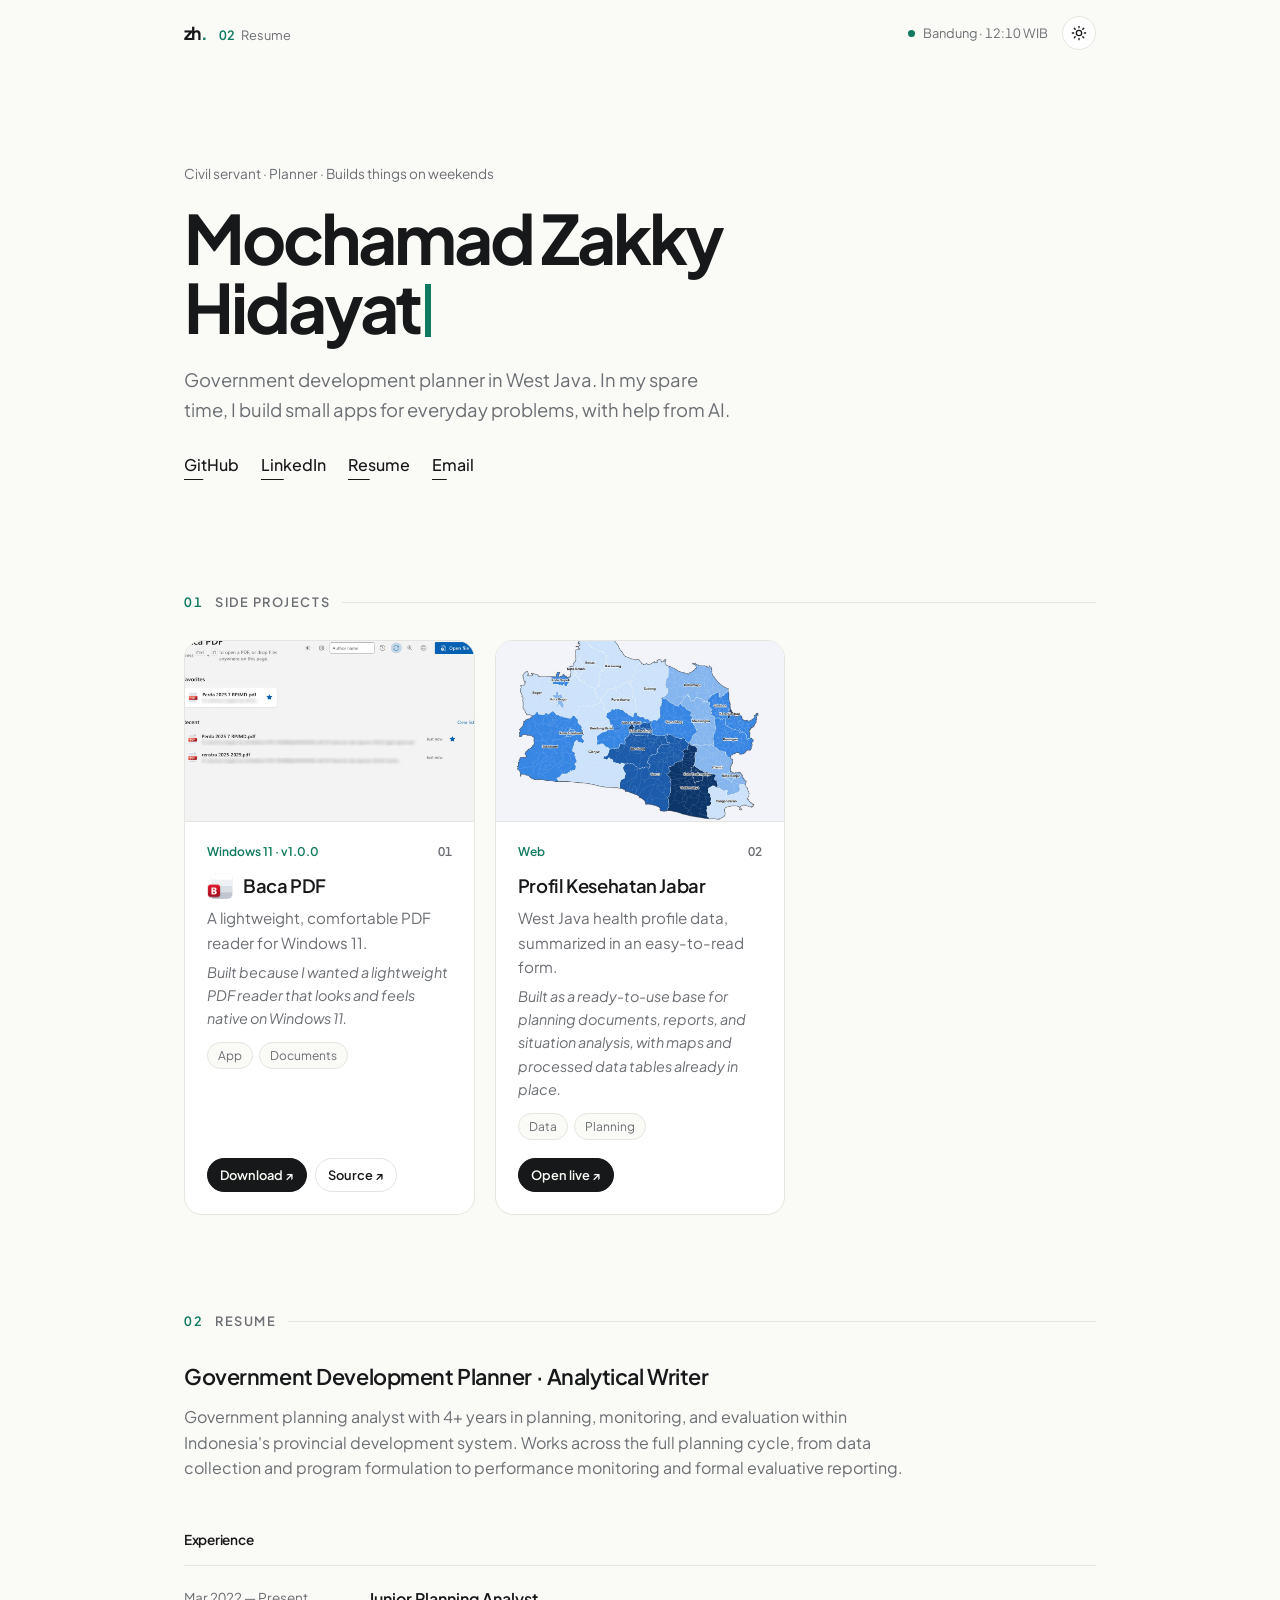
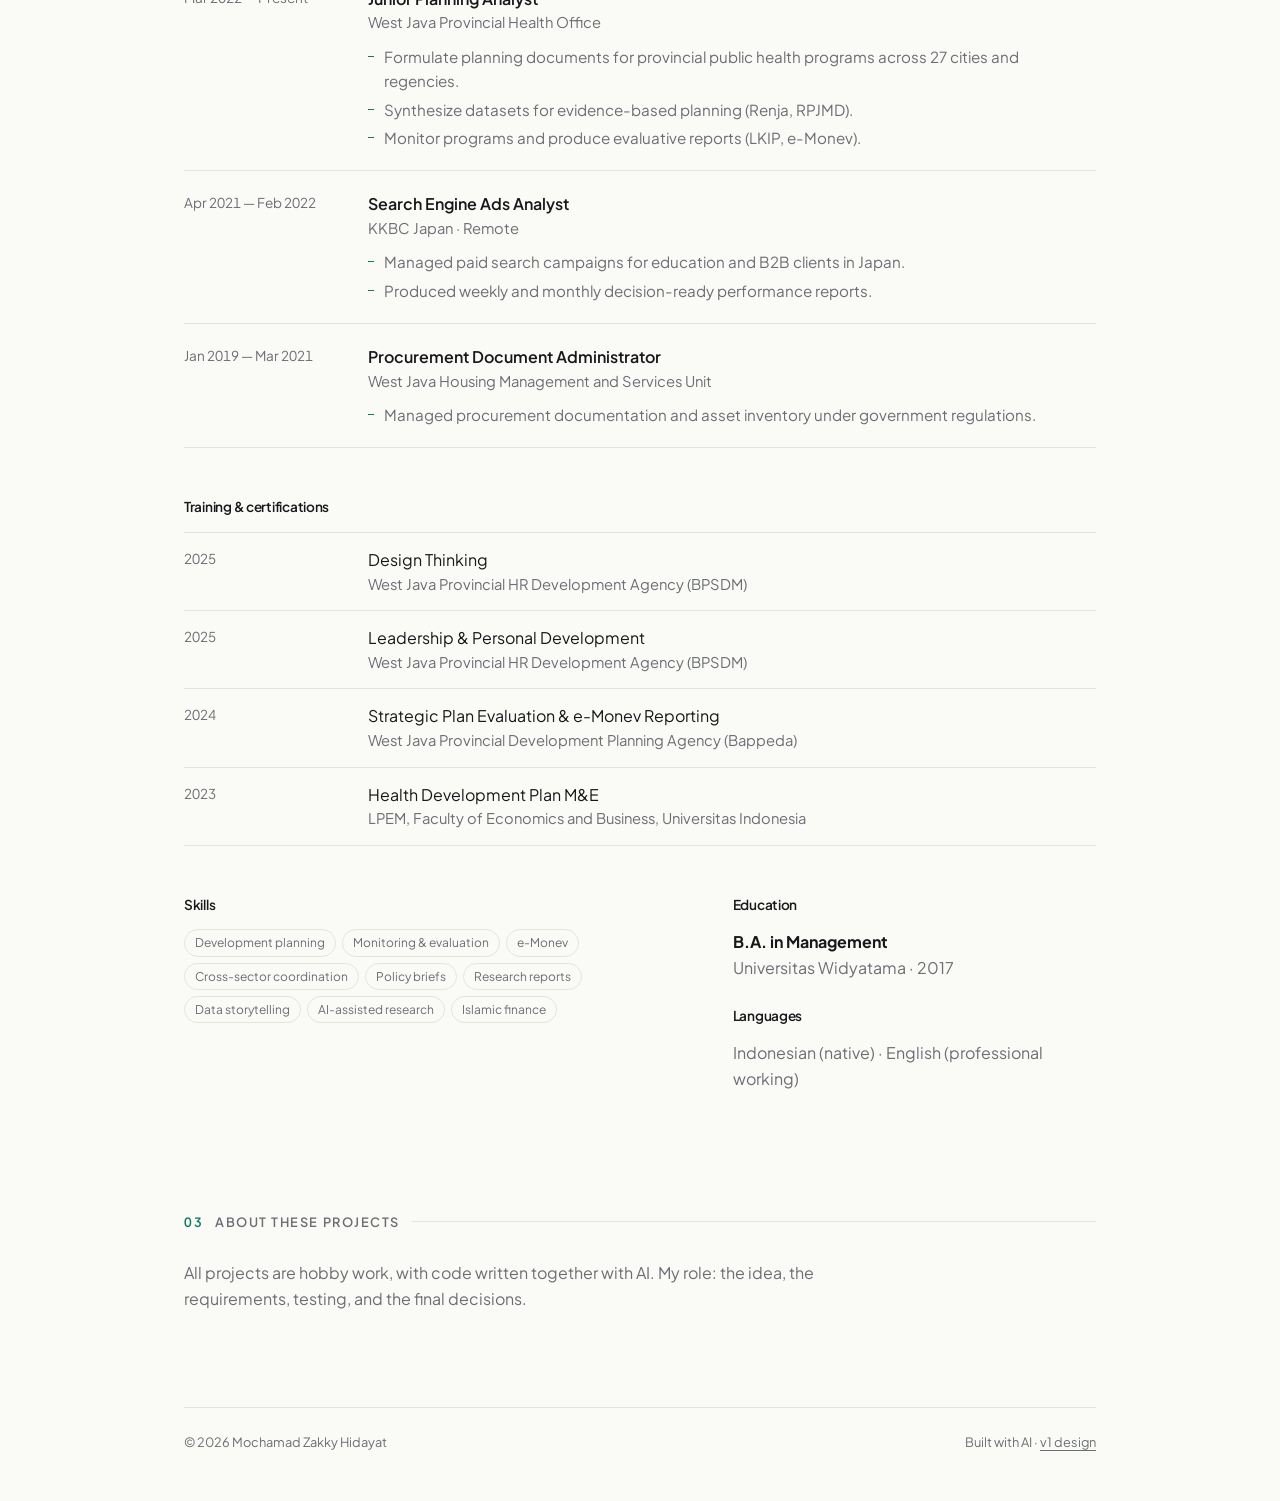
==== commit f030d024: "Add motion layer: scroll reveal, card spotlight, typed name, section nav, parallax, resume focus Co-" ====
--- a/index.html
+++ b/index.html
@@ -19,13 +19,15 @@
   <link href="https://fonts.googleapis.com/css2?family=Plus+Jakarta+Sans:ital,wght@0,400;0,500;0,600;0,700;1,400&display=swap" rel="stylesheet">
   <link rel="stylesheet" href="assets/css/style.css">
   <script>
+    document.documentElement.classList.add("js");
     try { const t = localStorage.getItem("theme"); if (t) document.documentElement.dataset.theme = t; } catch (e) {}
   </script>
 </head>
 <body>
+  <div class="progress" aria-hidden="true"><span id="progress"></span></div>
   <div class="wrap">
     <nav class="top">
-      <a class="mark" href="#top" aria-label="Home">zh<span>.</span></a>
+      <div class="top-left"><a class="mark" href="#top" aria-label="Home">zh<span>.</span></a><span class="where" id="where" aria-hidden="true"></span></div>
       <div class="top-right">
         <span class="clock" title="Local time in Bandung"><i class="pulse"></i><span id="clock">Bandung</span></span>
         <button id="theme-toggle" class="icon-btn" aria-label="Toggle theme">
@@ -37,7 +39,7 @@
 
     <header class="hero" id="top">
       <p class="eyebrow">Civil servant · Planner · Builds things on weekends</p>
-      <h1>Mochamad Zakky Hidayat<span class="caret" aria-hidden="true"></span></h1>
+      <h1 aria-label="Mochamad Zakky Hidayat"><span id="name" aria-hidden="true">Mochamad Zakky Hidayat</span><span class="caret" aria-hidden="true"></span></h1>
       <p class="lead">Government development planner in West Java. In my spare time, I build small apps for everyday problems, with help from AI.</p>
       <p class="links">
         <a href="https://github.com/zakkyhidayat">GitHub</a>
--- a/assets/css/style.css
+++ b/assets/css/style.css
@@ -43,7 +43,7 @@
 @media (max-width: 600px) { .wrap { padding: 20px 16px 40px; } }
 
 /* nav */
-.top { display: flex; justify-content: space-between; align-items: center; margin-bottom: 96px; }
+.top { display: flex; justify-content: space-between; align-items: center; gap: 12px; }
 .mark { font-weight: 700; font-size: 1.1rem; letter-spacing: -.03em; }
 .mark span { color: var(--accent); }
 .top-right { display: flex; align-items: center; gap: 14px; }
@@ -179,6 +179,64 @@
 footer a { text-decoration: underline; text-underline-offset: 3px; }
 footer a:hover { color: var(--accent); }
 
+/* ---------- motion layer (all vanilla, disabled for reduced motion) ---------- */
+
+/* scroll progress bar */
+.progress { position: fixed; top: 0; left: 0; right: 0; height: 2px; z-index: 20; pointer-events: none; }
+.progress span { display: block; height: 100%; width: 100%; background: var(--accent); transform: scaleX(0); transform-origin: left; }
+
+/* sticky nav with current section */
+.top {
+  position: sticky; top: 0; z-index: 10;
+  margin: -28px -24px 96px; padding: 16px 24px;
+  background: color-mix(in srgb, var(--bg) 82%, transparent);
+  backdrop-filter: blur(10px); -webkit-backdrop-filter: blur(10px);
+  border-bottom: 1px solid transparent; transition: border-color .3s ease;
+}
+.top.scrolled { border-bottom-color: var(--line); }
+@media (max-width: 600px) { .top { margin: -20px -16px 72px; padding: 14px 16px; } }
+.top-left { display: flex; align-items: baseline; gap: 12px; min-width: 0; }
+.where {
+  font-size: .8rem; color: var(--muted); white-space: nowrap; overflow: hidden; text-overflow: ellipsis;
+  opacity: 0; transform: translateY(4px); transition: opacity .3s ease, transform .3s ease;
+}
+.where.on { opacity: 1; transform: none; }
+.where b { color: var(--accent); font-weight: 600; margin-right: 6px; font-variant-numeric: tabular-nums; }
+@media (max-width: 480px) { .clock { display: none; } }
+
+/* reveal on scroll */
+.js .reveal { opacity: 0; transform: translateY(14px); transition: opacity .6s ease, transform .6s cubic-bezier(.2,.7,.2,1); transition-delay: var(--d, 0ms); }
+.js .reveal.in { opacity: 1; transform: none; }
+
+/* cursor spotlight on project cards */
+.project { position: relative; }
+.project::after {
+  content: ""; position: absolute; inset: 0; border-radius: inherit; pointer-events: none;
+  background: radial-gradient(320px circle at var(--x, 50%) var(--y, 50%), color-mix(in srgb, var(--accent) 12%, transparent), transparent 60%);
+  opacity: 0; transition: opacity .3s ease;
+}
+@media (hover: hover) { .project:hover::after { opacity: 1; } }
+.project > * { position: relative; z-index: 1; }
+
+/* parallax on project screenshots */
+.media:not(.icon-only) img { transform: translateY(var(--py, 0px)) scale(1.08); transition: transform .5s ease; }
+.project:hover .media:not(.icon-only) img { transform: translateY(var(--py, 0px)) scale(1.12); }
+
+/* reading focus on resume rows */
+@media (min-width: 700px) {
+  .rows > li { position: relative; transition: opacity .35s ease; }
+  .rows > li::before {
+    content: ""; position: absolute; left: -16px; top: 20px; bottom: 20px; width: 2px; border-radius: 2px;
+    background: var(--accent); transform: scaleY(0); transition: transform .35s ease;
+  }
+  .js .rows.reading > li:not(.active) { opacity: .4; }
+  .rows > li.active::before { transform: scaleY(1); }
+}
+
+/* typing caret: solid while typing */
+.typing .caret { animation: none; }
+
 @media (prefers-reduced-motion: reduce) {
   *, *::before, *::after { animation: none !important; transition: none !important; }
-}
+  .js .reveal { opacity: 1; transform: none; }
+}
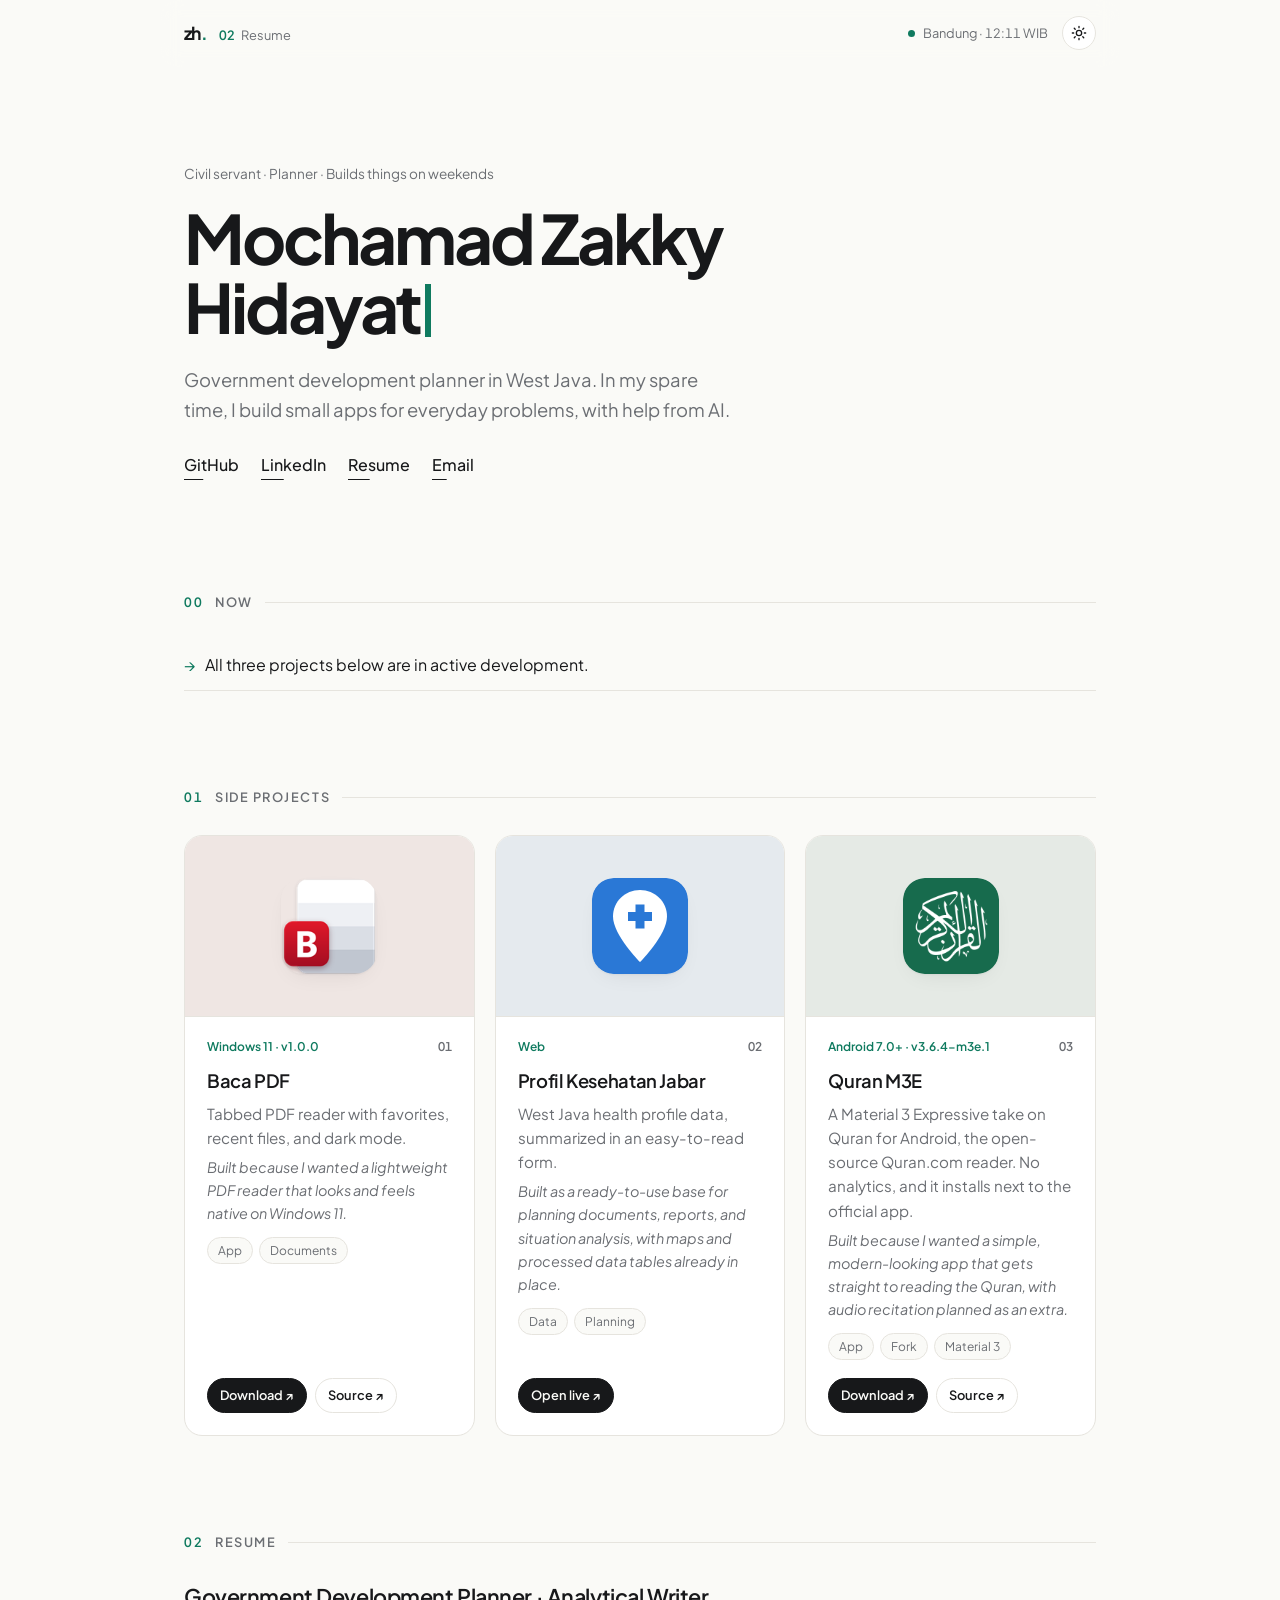
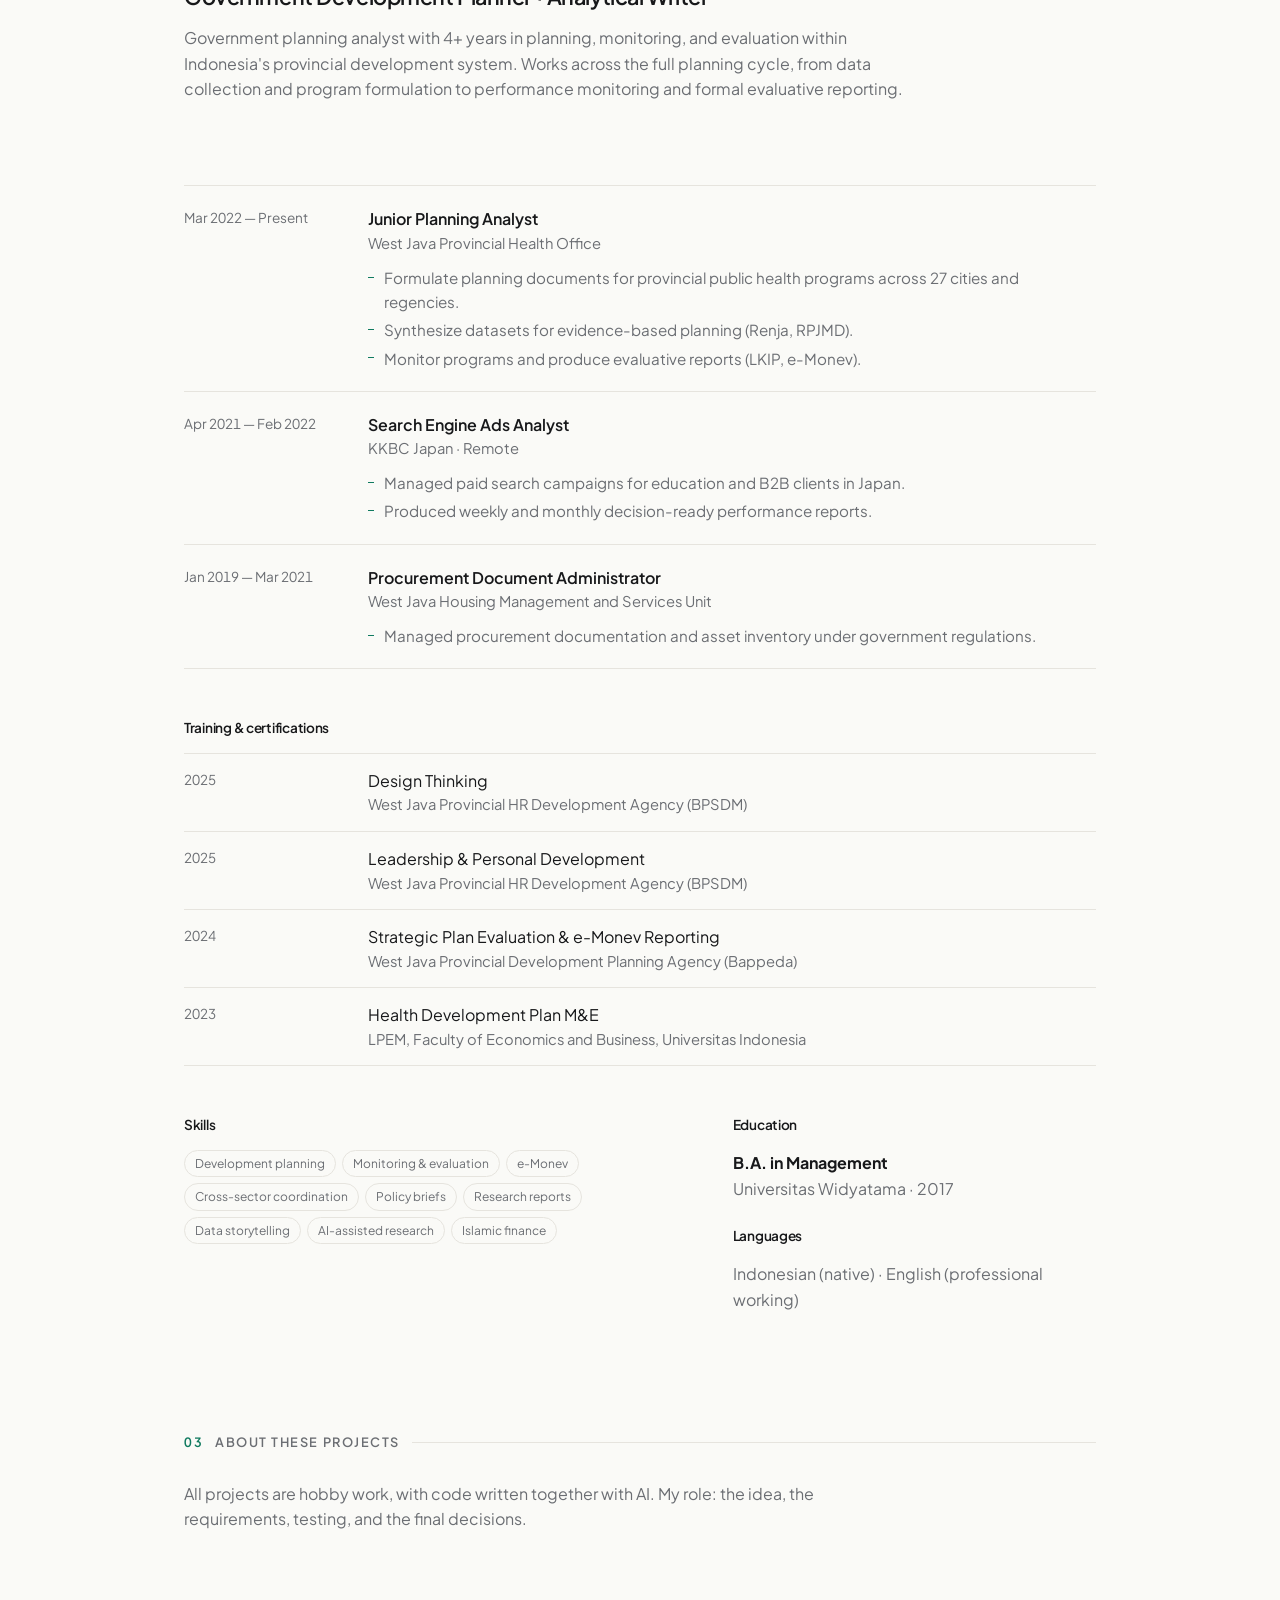
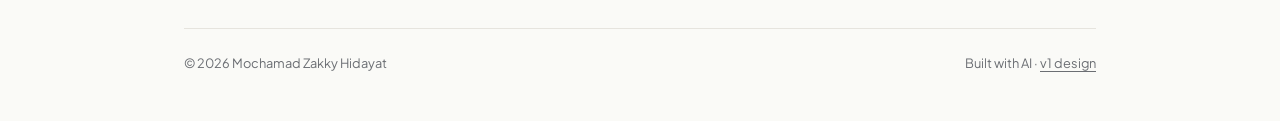
==== commit 8c0f64e1: "Remove scroll progress indicator Co-Authored-By: Claude Opus 5.5 <noreply@anthropic.com> Claude-Sess" ====
--- a/index.html
+++ b/index.html
@@ -24,7 +24,6 @@
   </script>
 </head>
 <body>
-  <div class="progress" aria-hidden="true"><span id="progress"></span></div>
   <div class="wrap">
     <nav class="top">
       <div class="top-left"><a class="mark" href="#top" aria-label="Home">zh<span>.</span></a><span class="where" id="where" aria-hidden="true"></span></div>
--- a/assets/css/style.css
+++ b/assets/css/style.css
@@ -7,6 +7,7 @@
   --accent: #0f7a5f;
   --accent-soft: #e3f1ec;
   --shadow: 0 1px 2px rgba(23, 24, 26, .04), 0 8px 24px -12px rgba(23, 24, 26, .12);
+  --tint-amt: 6%;
   color-scheme: light;
 }
 @media (prefers-color-scheme: dark) {
@@ -14,6 +15,7 @@
     --bg: #0e0f10; --surface: #16181a; --text: #ecece8; --muted: #9a9da2;
     --line: #26292c; --accent: #4cc9a4; --accent-soft: #15302a;
     --shadow: 0 1px 2px rgba(0,0,0,.3), 0 8px 24px -12px rgba(0,0,0,.6);
+    --tint-amt: 4%;
     color-scheme: dark;
   }
 }
@@ -21,6 +23,7 @@
   --bg: #0e0f10; --surface: #16181a; --text: #ecece8; --muted: #9a9da2;
   --line: #26292c; --accent: #4cc9a4; --accent-soft: #15302a;
   --shadow: 0 1px 2px rgba(0,0,0,.3), 0 8px 24px -12px rgba(0,0,0,.6);
+  --tint-amt: 4%;
   color-scheme: dark;
 }
 
@@ -108,11 +111,10 @@
 }
 .project:hover { transform: translateY(-3px); box-shadow: var(--shadow); border-color: transparent; }
 .media { aspect-ratio: 16 / 10; border-bottom: 1px solid var(--line); background: var(--bg); overflow: hidden; }
-.media img { width: 100%; height: 100%; object-fit: cover; display: block; transition: transform .5s ease; }
-.project:hover .media img { transform: scale(1.025); }
+.media img { width: 100%; height: 100%; object-fit: cover; display: block; }
 .media.icon-only { display: grid; place-items: center; background: var(--accent-soft); }
+.media.icon-only[style*="--tint"] { background: color-mix(in srgb, var(--tint) var(--tint-amt), color-mix(in srgb, var(--muted) 6%, var(--bg))); }
 .media.icon-only img { width: 96px; height: 96px; object-fit: contain; border-radius: 22px; box-shadow: var(--shadow); }
-.project:hover .media.icon-only img { transform: scale(1.05) rotate(-2deg); }
 .placeholder { height: 100%; display: grid; place-items: center; color: var(--muted); font-size: .8rem; }
 
 .body { padding: 20px 22px 22px; display: flex; flex-direction: column; flex: 1; }
@@ -181,10 +183,6 @@
 
 /* ---------- motion layer (all vanilla, disabled for reduced motion) ---------- */
 
-/* scroll progress bar */
-.progress { position: fixed; top: 0; left: 0; right: 0; height: 2px; z-index: 20; pointer-events: none; }
-.progress span { display: block; height: 100%; width: 100%; background: var(--accent); transform: scaleX(0); transform-origin: left; }
-
 /* sticky nav with current section */
 .top {
   position: sticky; top: 0; z-index: 10;
@@ -207,20 +205,6 @@
 /* reveal on scroll */
 .js .reveal { opacity: 0; transform: translateY(14px); transition: opacity .6s ease, transform .6s cubic-bezier(.2,.7,.2,1); transition-delay: var(--d, 0ms); }
 .js .reveal.in { opacity: 1; transform: none; }
-
-/* cursor spotlight on project cards */
-.project { position: relative; }
-.project::after {
-  content: ""; position: absolute; inset: 0; border-radius: inherit; pointer-events: none;
-  background: radial-gradient(320px circle at var(--x, 50%) var(--y, 50%), color-mix(in srgb, var(--accent) 12%, transparent), transparent 60%);
-  opacity: 0; transition: opacity .3s ease;
-}
-@media (hover: hover) { .project:hover::after { opacity: 1; } }
-.project > * { position: relative; z-index: 1; }
-
-/* parallax on project screenshots */
-.media:not(.icon-only) img { transform: translateY(var(--py, 0px)) scale(1.08); transition: transform .5s ease; }
-.project:hover .media:not(.icon-only) img { transform: translateY(var(--py, 0px)) scale(1.12); }
 
 /* reading focus on resume rows */
 @media (min-width: 700px) {
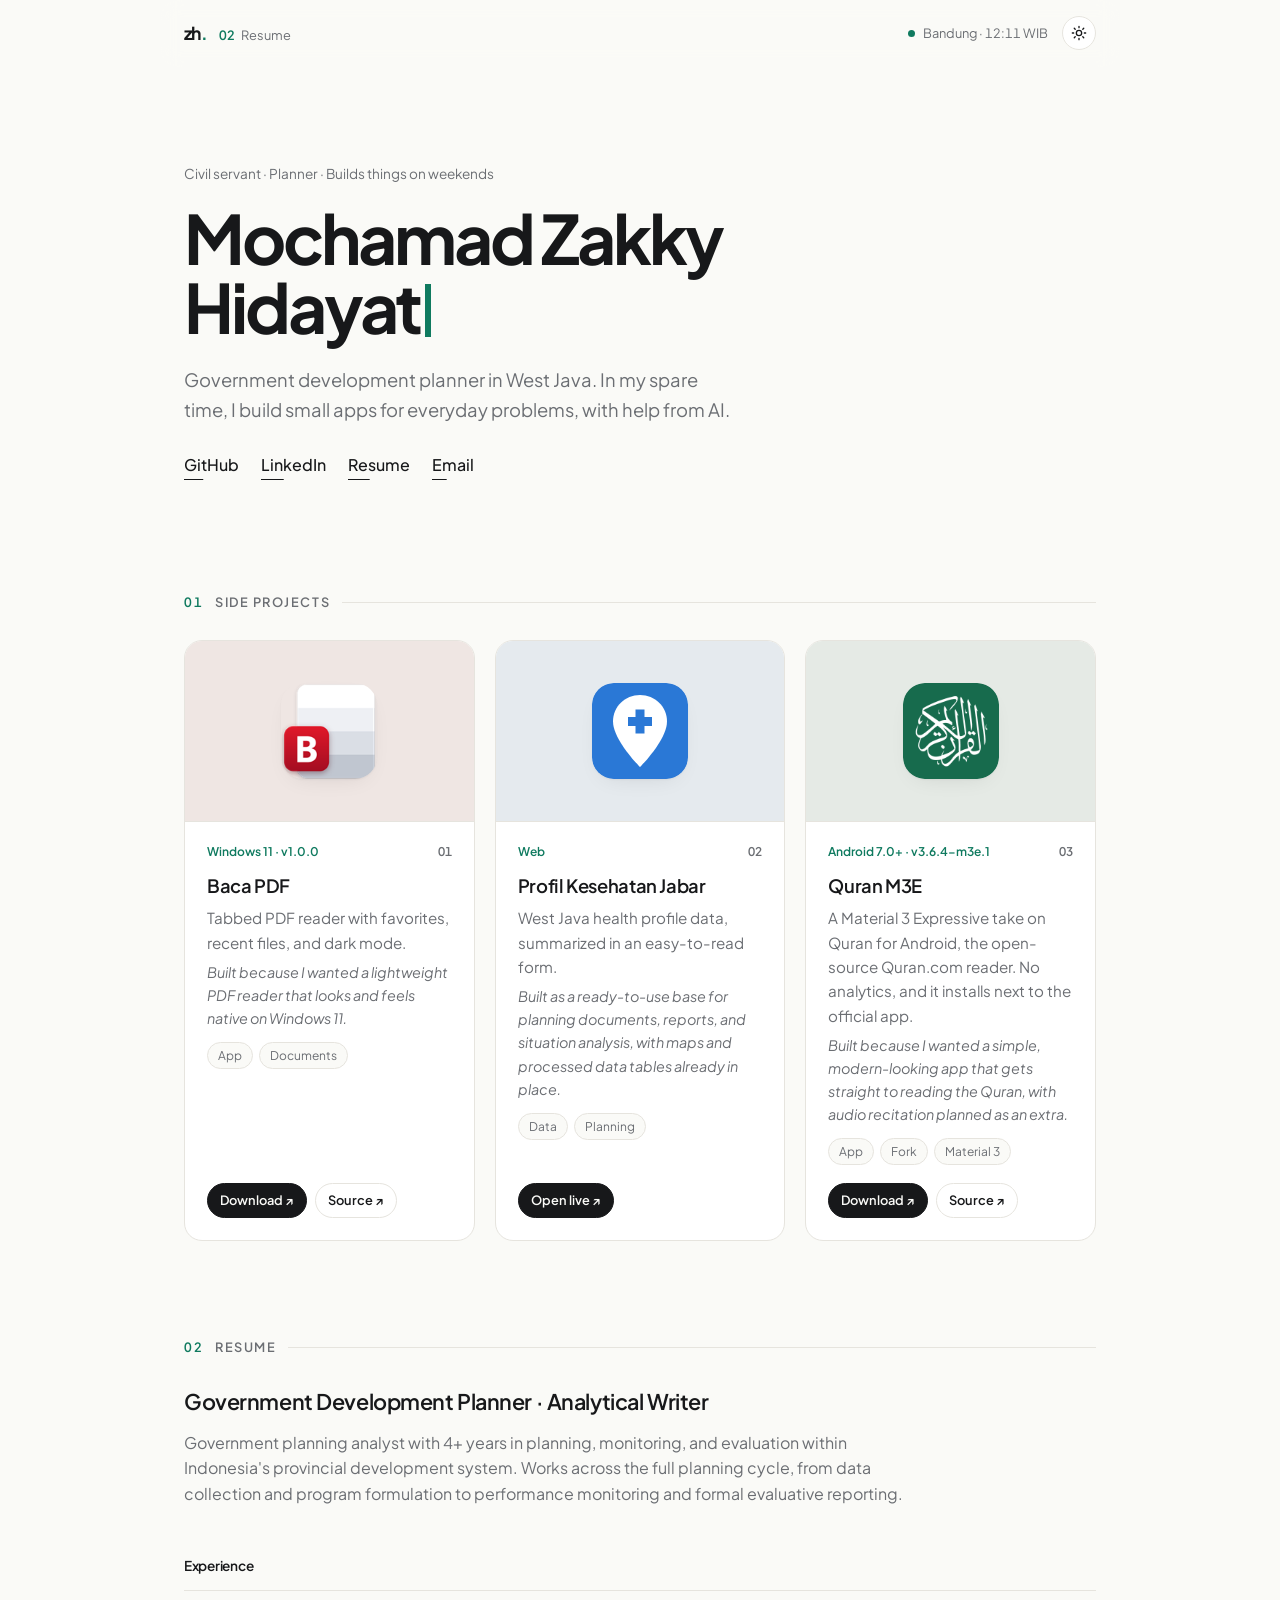
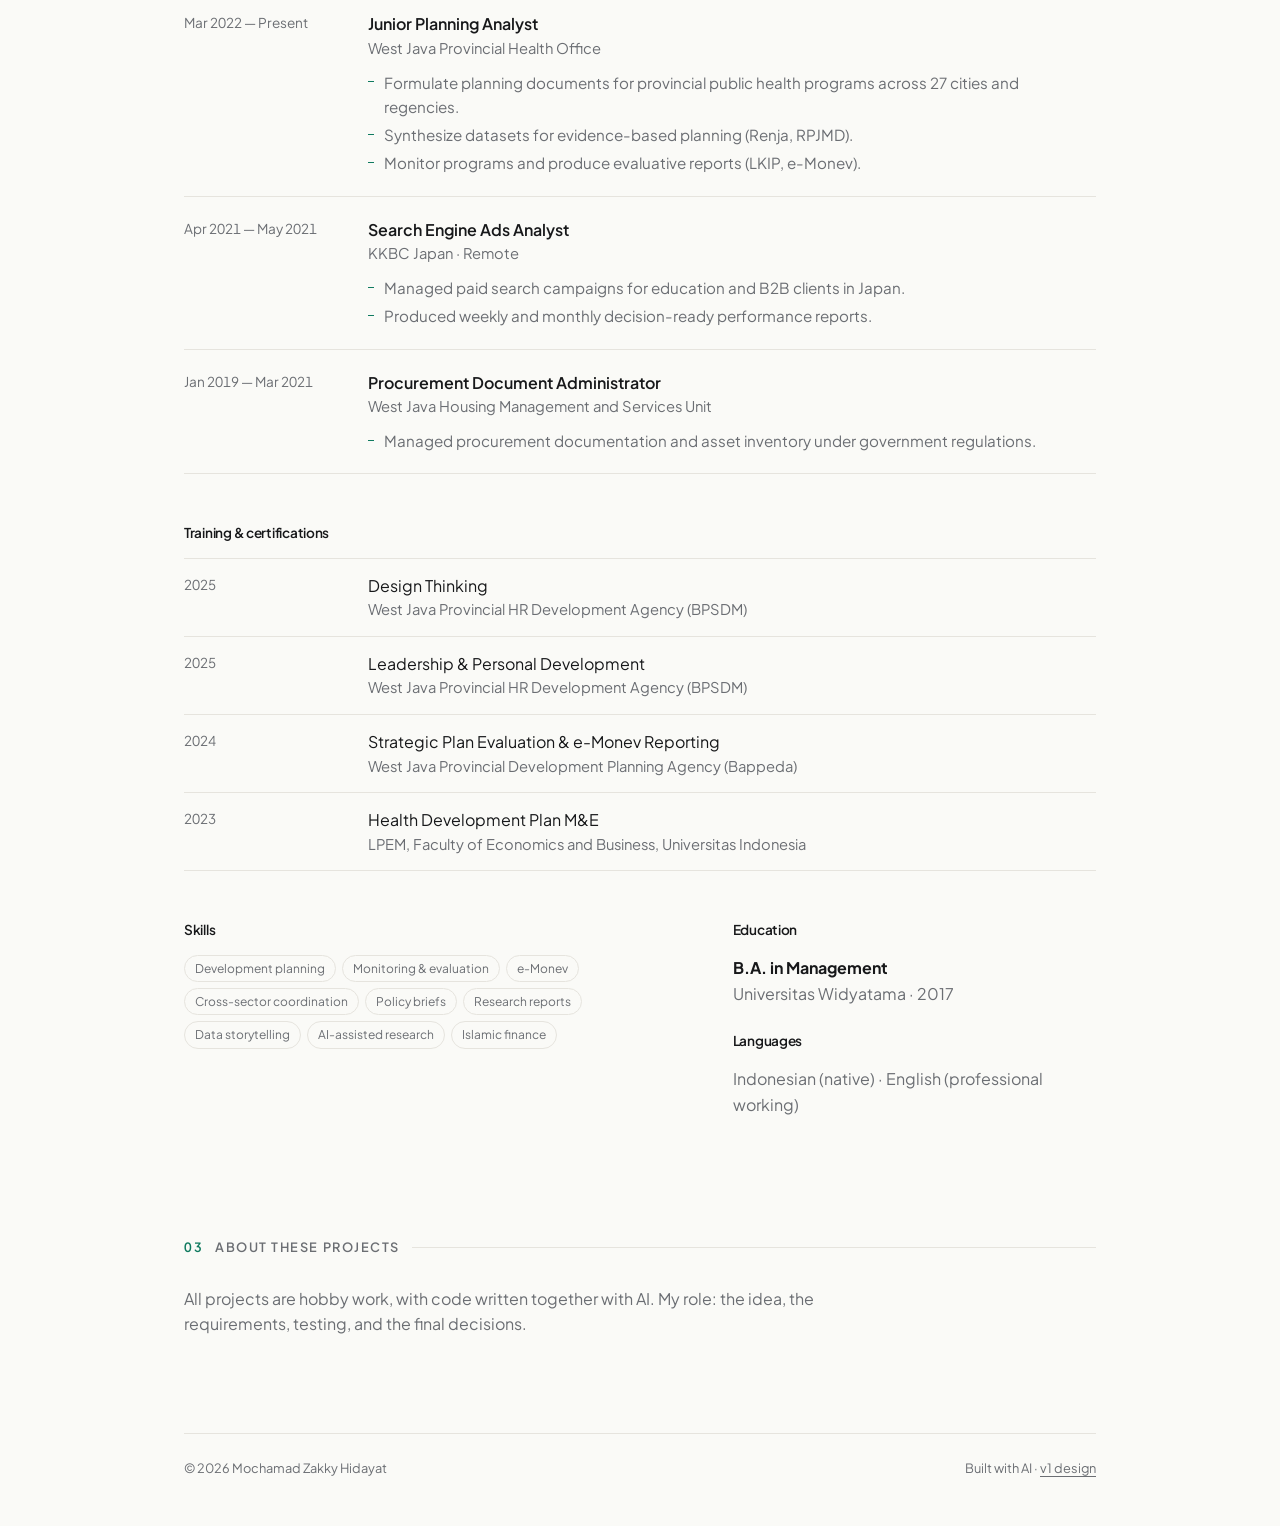
==== commit 0bc601e2: "Fix KKBC end date to May 2021 Co-Authored-By: Claude Opus 5.5 <noreply@anthropic.com> Claude-Session" ====
--- a/index.html
+++ b/index.html
@@ -81,7 +81,7 @@
           </div>
         </li>
         <li>
-          <span class="when">Apr 2021 — Feb 2022</span>
+          <span class="when">Apr 2021 — May 2021</span>
           <div>
             <strong>Search Engine Ads Analyst</strong>
             <em>KKBC Japan · Remote</em>
--- a/assets/css/style.css
+++ b/assets/css/style.css
@@ -115,6 +115,14 @@
 .media.icon-only { display: grid; place-items: center; background: var(--accent-soft); }
 .media.icon-only[style*="--tint"] { background: color-mix(in srgb, var(--tint) var(--tint-amt), color-mix(in srgb, var(--muted) 6%, var(--bg))); }
 .media.icon-only img { width: 96px; height: 96px; object-fit: contain; border-radius: 22px; box-shadow: var(--shadow); }
+/* phones: icon cards become compact rows (icon left, text right) */
+@media (max-width: 600px) {
+  .project.icon-card { display: grid; grid-template-columns: 56px 1fr; column-gap: 14px; padding: 20px 20px 22px; }
+  .project.icon-card .media { aspect-ratio: auto; border: 0; background: none; overflow: visible; align-self: start; display: block; padding-top: 2px; }
+  .project.icon-card .media img { width: 56px; height: 56px; border-radius: 14px; box-shadow: var(--shadow); }
+  .project.icon-card .body { padding: 0; }
+  .project.icon-card h3 { margin-top: 4px; }
+}
 .placeholder { height: 100%; display: grid; place-items: center; color: var(--muted); font-size: .8rem; }
 
 .body { padding: 20px 22px 22px; display: flex; flex-direction: column; flex: 1; }
